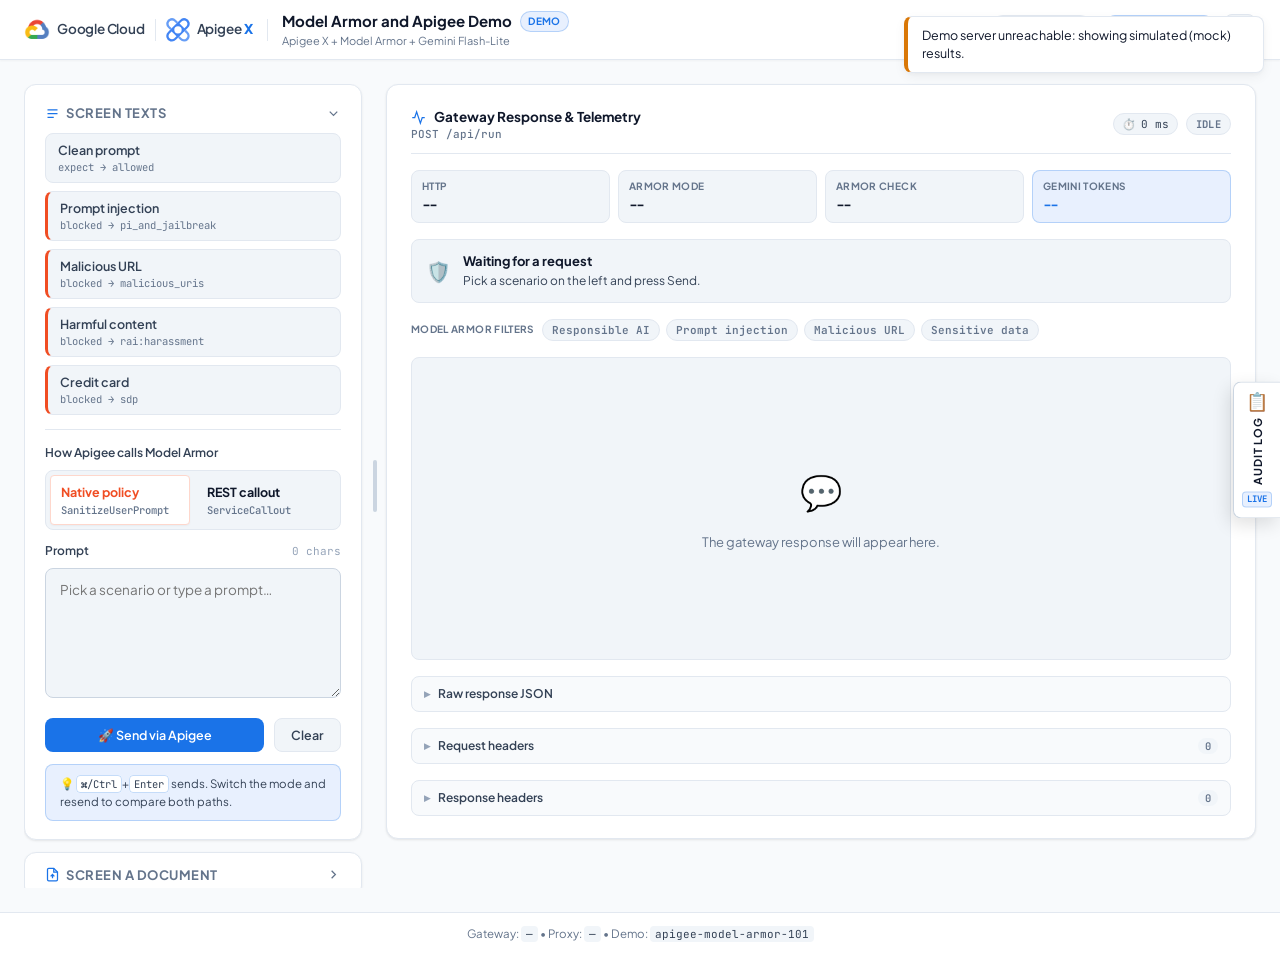
==== web-ui/static/index.html @ 7e7a1a2b "feat: initial Model Armor and Apigee X demo (proxies, web UI, PDF screening)" ====
<!DOCTYPE html>
<html lang="en" data-theme="light">
<head>
  <meta charset="UTF-8">
  <meta name="viewport" content="width=device-width, initial-scale=1.0">
  <title>Apigee X — Model Armor and Apigee Demo</title>
  <!-- House favicon: multicolour Apigee mark (same URL as token.YOUR_DOMAIN / SMR). Don't swap for emoji. -->
  <link rel="icon" type="image/svg+xml" href="https://www.gstatic.com/bricks/image/b45728f17bf88494b25d78a9fb27ae538e6eb4a06a972f6502b7410ff714532d.svg">

  <!-- Fonts: Plus Jakarta Sans & JetBrains Mono (house style; do not swap) -->
  <link rel="preconnect" href="https://fonts.googleapis.com">
  <link rel="preconnect" href="https://fonts.gstatic.com" crossorigin>
  <link href="https://fonts.googleapis.com/css2?family=JetBrains+Mono:wght@400;500;600;700&family=Plus+Jakarta+Sans:wght@400;500;600;700;800&display=swap" rel="stylesheet">

  <link rel="stylesheet" href="style.css">

  <!-- app.js is loaded synchronously in <head> so the saved theme applies before first paint;
       it defers all DOM wiring to DOMContentLoaded. -->
  <script src="app.js"></script>
</head>
<body data-demo="apigee-model-armor-101">
  <div class="app-container">

    <!-- ===================== HEADER ===================== -->
    <header class="app-header">
      <div class="brand-section">
        <div class="cloud-logos-wrapper">
          <div class="logo-item" title="Google Cloud">
            <img src="assets/google-cloud.png" alt="Google Cloud" class="gcp-logo-img">
            <span class="gcp-name">Google Cloud</span>
          </div>
          <div class="brand-divider"></div>
          <div class="logo-item apigee-brand" title="Apigee API Management">
            <img src="assets/apigee-logo.svg" alt="" class="apigee-svg" width="24" height="24">
            <span class="apigee-name">Apigee <strong class="x-accent">X</strong></span>
          </div>
        </div>
        <div class="brand-divider"></div>
        <div class="brand-title-area">
          <div class="brand-title">
            <span id="brandTitle">Model Armor and Apigee Demo</span>
            <span class="brand-badge">Demo</span>
          </div>
          <span class="brand-subtitle" id="brandSubtitle">Apigee X + Model Armor + Gemini Flash-Lite</span>
        </div>
      </div>

      <div class="header-actions">
        <div class="status-badge" id="gatewayBadge" role="status" title="Gateway connection (from /api/config)">
          <span class="status-dot simulated" id="gatewayDot"></span>
          <span id="gatewayText">Connecting…</span>
        </div>
        <button type="button" class="admin-nav-btn" id="btnOpenAdmin" aria-controls="adminDrawer" title="Open audit log">
          <span aria-hidden="true">📋</span><span>Audit Log</span>
        </button>
        <button type="button" class="theme-toggle-btn" id="themeToggleBtn" aria-label="Toggle light / dark mode" title="Toggle light / dark mode">
          <svg id="themeIconSun" width="15" height="15" viewBox="0 0 24 24" fill="none" stroke="currentColor" stroke-width="2" aria-hidden="true">
            <circle cx="12" cy="12" r="5"></circle>
            <line x1="12" y1="1" x2="12" y2="3"></line><line x1="12" y1="21" x2="12" y2="23"></line>
            <line x1="4.22" y1="4.22" x2="5.64" y2="5.64"></line><line x1="18.36" y1="18.36" x2="19.78" y2="19.78"></line>
            <line x1="1" y1="12" x2="3" y2="12"></line><line x1="21" y1="12" x2="23" y2="12"></line>
            <line x1="4.22" y1="19.78" x2="5.64" y2="18.36"></line><line x1="18.36" y1="5.64" x2="19.78" y2="4.22"></line>
          </svg>
          <svg id="themeIconMoon" style="display:none" width="15" height="15" viewBox="0 0 24 24" fill="none" stroke="currentColor" stroke-width="2" aria-hidden="true">
            <path d="M21 12.79A9 9 0 1 1 11.21 3 7 7 0 0 0 21 12.79z"></path>
          </svg>
        </button>
      </div>
    </header>

    <!-- ===================== MAIN: two panes + splitter ===================== -->
    <main class="main-content">
      <div class="simulator-layout">

        <!-- LEFT: scenarios + input + architecture card -->
        <aside class="simulator-left-panel" id="leftPanel" aria-label="Scenarios and input">
          <!-- Collapsible: text scenarios + prompt (POST /api/run) -->
          <section class="section-card collapsible" id="scenarioCard">
            <h2 class="section-heading">
              <button type="button" class="section-toggle" id="textSectionToggle" aria-expanded="true" aria-controls="textSectionBody" data-collapse-key="text">
                <svg viewBox="0 0 24 24" fill="none" stroke="currentColor" stroke-width="2" aria-hidden="true"><path d="M4 6h16M4 12h16M4 18h10"/></svg>
                <span>Screen texts</span>
                <svg class="section-chevron" viewBox="0 0 24 24" fill="none" stroke="currentColor" stroke-width="2" aria-hidden="true"><path d="M6 9l6 6 6-6"/></svg>
              </button>
            </h2>
            <div class="section-body" id="textSectionBody">
              <div class="preset-list" id="scenarioList" role="group" aria-label="Scenario presets"></div>

              <div class="section-divider" id="inputCard">
                <div class="form-group">
                  <div class="label-row">
                    <span class="form-label" id="armorModeLabel">How Apigee calls Model Armor</span>
                  </div>
                  <div class="mode-toggle" id="armorModeGroup" role="radiogroup" aria-labelledby="armorModeLabel">
                    <button type="button" class="mode-btn active" role="radio" aria-checked="true" data-mode="native">
                      <span class="mode-title">Native policy</span><span class="mode-sub">SanitizeUserPrompt</span>
                    </button>
                    <button type="button" class="mode-btn" role="radio" aria-checked="false" data-mode="callout">
                      <span class="mode-title">REST callout</span><span class="mode-sub">ServiceCallout</span>
                    </button>
                  </div>
                </div>
                <div class="form-group" style="margin-top:12px">
                  <div class="label-row">
                    <label class="form-label" for="promptInput">Prompt</label>
                    <span class="char-count" id="charCount">0 chars</span>
                  </div>
                  <textarea class="prompt-textarea" id="promptInput" maxlength="8000" placeholder="Pick a scenario or type a prompt…"></textarea>
                  <div class="preset-sub" id="scenarioExpect"></div>
                </div>
                <div class="action-btn-group" style="margin-top:12px">
                  <button type="button" class="btn btn-primary" id="runBtn" style="flex:1">
                    <span class="spinner" id="runSpinner" hidden></span><span>🚀 Send via Apigee</span>
                  </button>
                  <button type="button" class="btn btn-secondary" id="clearBtn" title="Clear prompt and result">Clear</button>
                </div>
                <div class="tips-box" style="margin-top:12px">
                  <strong>💡</strong> <kbd>⌘/Ctrl</kbd>+<kbd>Enter</kbd> sends. Switch the mode and resend to compare both paths.
                </div>
              </div>
            </div>
          </section>

          <!-- Collapsible: document upload, screened by BOTH modes side by side (POST /api/upload) -->
          <section class="section-card collapsible" id="uploadCard">
            <h2 class="section-heading">
              <button type="button" class="section-toggle" id="docSectionToggle" aria-expanded="true" aria-controls="docSectionBody" data-collapse-key="doc">
                <svg viewBox="0 0 24 24" fill="none" stroke="currentColor" stroke-width="2" aria-hidden="true"><path d="M14 2H6a2 2 0 0 0-2 2v16a2 2 0 0 0 2 2h12a2 2 0 0 0 2-2V8z"/><path d="M14 2v6h6M12 18v-6M9 15l3-3 3 3"/></svg>
                <span>Screen a document</span>
                <svg class="section-chevron" viewBox="0 0 24 24" fill="none" stroke="currentColor" stroke-width="2" aria-hidden="true"><path d="M6 9l6 6 6-6"/></svg>
              </button>
            </h2>
            <div class="section-body" id="docSectionBody">
              <!-- Sample CVs: View opens the PDF viewer, Use loads the file into the picker (filled by app.js) -->
              <div class="sample-list" id="sampleList" role="group" aria-label="Sample CVs"></div>
              <input type="file" id="fileInput" accept=".pdf,.txt,.md,.csv,.json" hidden>
              <div class="drop-zone" id="dropZone">
                <button type="button" class="btn btn-secondary" id="chooseFileBtn">📄 Choose file</button>
                <span class="file-meta" id="fileMeta">or drop a PDF, TXT, MD, CSV or JSON here (max 1 MB)</span>
              </div>
              <div class="action-btn-group" style="margin-top:10px">
                <button type="button" class="btn btn-apigee" id="uploadBtn" style="flex:1" disabled>
                  <span class="spinner" id="uploadSpinner" hidden></span><span>🛡️ Screen with both modes</span>
                </button>
              </div>
            </div>
          </section>

          <section class="demo-arch-card" id="archCard">
            <div class="demo-arch-header">
              <div class="demo-arch-icon" aria-hidden="true">
                <svg viewBox="0 0 24 24" fill="none" stroke="currentColor" stroke-width="2"><rect x="3" y="3" width="7" height="7" rx="1"/><rect x="14" y="3" width="7" height="7" rx="1"/><rect x="8.5" y="14" width="7" height="7" rx="1"/><path d="M6.5 10v2h11v-2M12 12v2"/></svg>
              </div>
              <div class="demo-arch-title-group">
                <span class="demo-arch-title">Demo Architecture</span>
                <span class="demo-arch-badge">Apigee X</span>
              </div>
            </div>
            <p class="demo-arch-desc">Apigee screens every prompt with Model Armor, either natively or through a REST callout. Only clean prompts reach Gemini 2.5 Flash-Lite. Every decision is logged.</p>
            <button type="button" class="btn btn-primary view-arch-btn" id="viewArchBtn" aria-controls="archModal">🔍 View Architecture Diagram</button>
          </section>
        </aside>

        <div class="panel-splitter" id="panelSplitter" role="separator" aria-orientation="vertical"
             aria-controls="leftPanel" aria-label="Resize panels (←/→, Home resets)" tabindex="0">
          <div class="splitter-handle"></div>
        </div>

        <!-- RIGHT: results. One view at a time, following the open left section (app.js setView):
             "Screen texts" -> #resultCard, "Screen a document" -> #uploadResultCard -->
        <section class="simulator-right-panel" id="rightPanel" aria-label="Results">
          <!-- Document screening result: native vs callout, side by side (filled by app.js) -->
          <div class="card compare-card" id="uploadResultCard" hidden>
            <div class="card-header">
              <div>
                <div class="card-title">
                  <svg viewBox="0 0 24 24" fill="none" stroke="currentColor" stroke-width="2" aria-hidden="true"><path d="M14 2H6a2 2 0 0 0-2 2v16a2 2 0 0 0 2 2h12a2 2 0 0 0 2-2V8z"/><path d="M14 2v6h6"/></svg>
                  Document screening: native vs callout
                </div>
                <div class="endpoint-path" id="uploadFileLine">POST /api/upload</div>
              </div>
            </div>
            <div class="compare-grid" id="compareGrid" aria-live="polite"></div>
            <details class="raw-details" id="extractDetails" hidden>
              <summary>Text the demo server extracted (what the native policy screened) <span class="raw-count" id="extractCount">0</span></summary>
              <pre class="raw-pre" id="extractText"></pre>
            </details>
          </div>
          <div class="card" id="resultCard">
            <div class="card-header">
              <div>
                <div class="card-title">
                  <svg viewBox="0 0 24 24" fill="none" stroke="currentColor" stroke-width="2" aria-hidden="true"><path d="M22 12h-4l-3 9L9 3l-3 9H2"/></svg>
                  Gateway Response &amp; Telemetry
                </div>
                <div class="endpoint-path" id="endpointPath">POST /api/run</div>
              </div>
              <div class="card-header-right">
                <span class="latency-pill" title="End-to-end latency">⏱️ <span id="latencyValue">0 ms</span></span>
                <span class="status-pill status-idle" id="statusPill" role="status">Idle</span>
              </div>
            </div>

            <div class="metrics-bar" id="metricsBar">
              <div class="metric-item"><span class="metric-label">HTTP</span><span class="metric-val" id="metricHttp">--</span></div>
              <div class="metric-item"><span class="metric-label">Armor mode</span><span class="metric-val" id="metricMode">--</span></div>
              <div class="metric-item"><span class="metric-label">Armor check</span><span class="metric-val" id="metricArmorMs">--</span></div>
              <div class="metric-item highlight"><span class="metric-label">Gemini tokens</span><span class="metric-val" id="metricTotal">--</span></div>
            </div>

            <div class="verdict-banner" id="verdictBanner" aria-live="polite">
              <span class="verdict-icon" id="verdictIcon" aria-hidden="true">🛡️</span>
              <div>
                <div class="verdict-title" id="verdictTitle">Waiting for a request</div>
                <div class="verdict-desc" id="verdictDesc">Pick a scenario on the left and press Send.</div>
              </div>
            </div>

            <div class="filter-row" id="filterRow" aria-label="Model Armor filters">
              <span class="filter-row-label">Model Armor filters</span>
              <span class="filter-chip" data-filter="rai">Responsible AI</span>
              <span class="filter-chip" data-filter="pi_and_jailbreak">Prompt injection</span>
              <span class="filter-chip" data-filter="malicious_uris">Malicious URL</span>
              <span class="filter-chip" data-filter="sdp">Sensitive data</span>
              <a class="template-link" id="armorTemplateLink" href="#" target="_blank" rel="noopener noreferrer" hidden
                 title="Open this Model Armor template in the Google Cloud console (new tab)">
                <span>Template</span> <code id="armorTemplateId"></code> <span aria-hidden="true">↗</span>
              </a>
            </div>

            <div class="response-body-wrapper" id="responseBody">
              <div class="empty-state"><div class="empty-icon">💬</div><p>The gateway response will appear here.</p></div>
            </div>

            <details class="raw-details" id="rawResponseDetails">
              <summary>Raw response JSON</summary>
              <pre class="raw-pre" id="rawResponse">{}</pre>
            </details>
            <details class="raw-details">
              <summary>Request headers <span class="raw-count" id="reqHeaderCount">0</span></summary>
              <pre class="raw-pre" id="rawReqHeaders">{}</pre>
            </details>
            <details class="raw-details">
              <summary>Response headers <span class="raw-count" id="resHeaderCount">0</span></summary>
              <pre class="raw-pre" id="rawResHeaders">{}</pre>
            </details>
          </div>
        </section>
      </div>
    </main>

    <footer class="app-footer">
      Gateway: <code id="footerHost">—</code> • Proxy: <code id="footerBasepath">—</code> • Demo: <code>apigee-model-armor-101</code>
    </footer>
  </div>

  <!-- ===================== RIGHT-EDGE TAB + AUDIT DRAWER ===================== -->
  <button type="button" class="floating-admin-trigger" id="adminTab" aria-controls="adminDrawer" aria-expanded="false" title="Open audit log">
    <span class="trigger-icon" aria-hidden="true">📋</span>
    <span class="trigger-text">Audit Log</span>
    <span class="trigger-badge">Live</span>
  </button>
  <div class="admin-drawer-backdrop" id="adminDrawerBackdrop"></div>
  <aside class="admin-drawer" id="adminDrawer" role="dialog" aria-modal="true" aria-labelledby="adminDrawerTitle">
    <div class="admin-drawer-header">
      <div class="admin-header-left">
        <span class="admin-header-icon" aria-hidden="true">📋</span>
        <div>
          <div class="admin-title-row">
            <h2 id="adminDrawerTitle">Audit Log</h2>
            <span class="admin-badge">apigee-model-armor-101</span>
          </div>
          <span class="admin-subtitle">Every request through the gateway, newest first</span>
        </div>
      </div>
      <div class="admin-header-right">
        <button type="button" class="btn btn-secondary" id="btnRefreshAdmin">🔄 Refresh</button>
        <button type="button" class="admin-drawer-close-btn" id="btnCloseAdmin" aria-label="Close audit log (Esc)" title="Close (Esc)">&times;</button>
      </div>
    </div>
    <div class="admin-drawer-content">
      <div class="kpi-grid">
        <div class="kpi-card"><div class="kpi-icon blue" aria-hidden="true">📡</div><div class="kpi-data"><span class="kpi-title">Requests</span><span class="kpi-value" id="kpiRequests">0</span><span class="kpi-subtext">in this log</span></div></div>
        <div class="kpi-card"><div class="kpi-icon green" aria-hidden="true">✅</div><div class="kpi-data"><span class="kpi-title">Allowed</span><span class="kpi-value" id="kpiAllowed">0</span><span class="kpi-subtext">verdict = allowed</span></div></div>
        <div class="kpi-card"><div class="kpi-icon red" aria-hidden="true">⛔</div><div class="kpi-data"><span class="kpi-title">Blocked / error</span><span class="kpi-value" id="kpiBlocked">0</span><span class="kpi-subtext" id="kpiBlockRate">0% rate</span></div></div>
        <div class="kpi-card"><div class="kpi-icon orange" aria-hidden="true">⚡</div><div class="kpi-data"><span class="kpi-title">Avg latency</span><span class="kpi-value" id="kpiLatency">0 ms</span><span class="kpi-subtext">all requests</span></div></div>
      </div>
      <div class="table-card">
        <div class="table-header">
          <div>
            <h3>Request ledger <span class="badge-counter" id="auditCount">0 entries</span></h3>
            <p class="table-desc">From <code>/api/admin/logs</code>. No prompts, keys or PII are stored in this view.</p>
          </div>
          <label class="sr-only" for="auditSearch">Filter audit entries</label>
          <input type="search" id="auditSearch" class="search-input" placeholder="Filter by scenario, verdict or status…">
        </div>
        <div class="table-responsive">
          <table class="data-table">
            <thead><tr><th>Time</th><th>Scenario</th><th>Mode</th><th>Matched filters</th><th>HTTP</th><th>Verdict</th><th>Latency</th></tr></thead>
            <tbody id="auditTableBody"><tr><td colspan="7" class="empty-cell">No requests yet. Run a scenario to populate the ledger.</td></tr></tbody>
          </table>
        </div>
      </div>
    </div>
  </aside>

  <!-- ===================== ARCHITECTURE MODAL ===================== -->
  <div class="modal-overlay" id="archModal" role="dialog" aria-modal="true" aria-labelledby="archModalTitle">
    <div class="modal-card">
      <div class="modal-header">
        <div class="modal-title-group">
          <h2 class="modal-heading" id="archModalTitle">Model Armor and Apigee Demo — Architecture</h2>
          <span class="modal-badge">Apigee X</span>
        </div>
        <button type="button" class="close-btn" id="archModalCloseBtn" aria-label="Close dialog (Esc)">&times;</button>
      </div>
      <div class="modal-body">
        <div class="modal-diagram-container">
          <!-- Source of truth: docs/architecture.png, served as assets/architecture.png. Falls back to the placeholder. -->
          <img src="assets/architecture.png" data-fallback="assets/architecture-placeholder.svg" alt="Model Armor and Apigee Demo architecture diagram" class="modal-diagram-img" id="archImg">
        </div>
        <div class="modal-steps-grid">
          <div class="modal-step-card"><span class="step-tag">STEP 1</span><h3 class="step-title">Verify the caller</h3><p class="step-desc">Apigee checks the app's API key. The browser never sees it; this app's server adds it.</p></div>
          <div class="modal-step-card"><span class="step-tag">STEP 2</span><h3 class="step-title">Screen the prompt</h3><p class="step-desc">Model Armor checks the prompt for injection, harmful content, bad URLs and sensitive data. <strong>Native</strong> uses the built-in policy; <strong>Callout</strong> calls the REST API.</p></div>
          <div class="modal-step-card"><span class="step-tag">STEP 3</span><h3 class="step-title">Forward to Gemini</h3><p class="step-desc">Only clean prompts reach Gemini 2.5 Flash-Lite. A match returns <code>400</code>; if Model Armor can't answer, Apigee returns <code>503</code> and nothing is forwarded.</p></div>
          <div class="modal-step-card"><span class="step-tag">AUDIT</span><h3 class="step-title">Log the decision</h3><p class="step-desc">Mode, verdict and matched filter names go to Cloud Logging. Prompt text is never logged.</p></div>
        </div>
      </div>
    </div>
  </div>


  <!-- ===================== PDF VIEWER MODAL (sample CVs) ===================== -->
  <div class="modal-overlay" id="pdfModal" role="dialog" aria-modal="true" aria-labelledby="pdfModalTitle">
    <div class="modal-card pdf-modal-card">
      <div class="modal-header">
        <div class="modal-title-group">
          <h2 class="modal-heading" id="pdfModalTitle">Sample CV</h2>
          <span class="modal-badge" id="pdfModalBadge">PDF</span>
        </div>
        <div class="pdf-modal-actions">
          <button type="button" class="btn btn-apigee" id="pdfUseBtn">Use this file</button>
          <a class="btn btn-secondary" id="pdfOpenLink" href="#" target="_blank" rel="noopener noreferrer">Open in new tab ↗</a>
          <button type="button" class="close-btn" id="pdfModalCloseBtn" aria-label="Close PDF viewer (Esc)">&times;</button>
        </div>
      </div>
      <div class="pdf-modal-body">
        <p class="pdf-note" id="pdfModalNote"></p>
        <iframe class="pdf-frame" id="pdfFrame" title="PDF viewer" src="about:blank"></iframe>
      </div>
    </div>
  </div>

  <div class="toast-container" id="toastContainer" aria-live="polite"></div>

</body>
</html>
---- web-ui/static/style.css ----
/* ==========================================================================
   Model Armor 101 - Apigee demo house style (Google Cloud & Apigee X minimalist)
   Lineage: Coffee Shop -> Token Quota -> Model Armor / SDP / Model Routing.
   Sections: 1 tokens · 2 base · 3 header · 4 layout+splitter · 5 cards/forms
             6 results · 7 arch card+modal · 8 admin tab+drawer · 9 toasts · 10 responsive
   Rule: components use tokens only (no raw hex) so light + dark work for free.
   ========================================================================== */

/* ---------- 1. Tokens ---------- */
:root {
  /* Typography */
  --font-sans: 'Plus Jakarta Sans', -apple-system, BlinkMacSystemFont, 'Segoe UI', Roboto, Helvetica, Arial, sans-serif;
  --font-mono: 'JetBrains Mono', 'Fira Code', Menlo, Monaco, Consolas, monospace;

  /* Surfaces */
  --bg-primary: #f8fafc; --bg-secondary: #ffffff; --bg-tertiary: #f1f5f9;
  --bg-card: #ffffff; --bg-card-hover: #f8fafc; --bg-subtle: #f8fafc;

  /* Borders */
  --border-subtle: #e2e8f0; --border-accent: #cbd5e1; --border-focus: #1a73e8;

  /* Google Cloud & Apigee brand */
  --google-blue: #1a73e8; --google-blue-hover: #1557b0; --google-blue-subtle: #e8f0fe;
  --google-blue-border: rgba(26, 115, 232, 0.25); --google-blue-glow: rgba(26, 115, 232, 0.4);
  --google-red: #ea4335; --google-yellow: #fbbc04; --google-green: #34a853;
  --apigee-orange: #f04d23; --apigee-orange-hover: #d83b14; --apigee-subtle: #fef3f0; --apigee-border: #fed7cc;

  /* State */
  --success: #059669; --success-bg: #ecfdf5; --success-border: #a7f3d0;
  --warning: #d97706; --warning-bg: #fffbeb; --warning-border: #fde68a;
  --danger: #dc2626;  --danger-hover: #b91c1c; --danger-bg: #fef2f2; --danger-border: #fecaca;

  /* Text */
  --text-main: #0f172a; --text-secondary: #334155; --text-muted: #64748b; --text-dim: #94a3b8; --text-inverse: #ffffff;

  /* Radius */
  --radius-xs: 4px; --radius-sm: 8px; --radius-md: 12px; --radius-lg: 16px; --radius-full: 9999px;

  /* Elevation */
  --shadow-xs: 0 1px 2px rgba(0, 0, 0, 0.04);
  --shadow-sm: 0 1px 3px rgba(0, 0, 0, 0.06), 0 1px 2px rgba(0, 0, 0, 0.04);
  --shadow-md: 0 4px 12px rgba(0, 0, 0, 0.05), 0 2px 4px rgba(0, 0, 0, 0.03);
  --shadow-lg: 0 12px 28px rgba(0, 0, 0, 0.08), 0 4px 8px rgba(0, 0, 0, 0.04);

  /* Motion (BUGFIX: older demos referenced --transition-fast without defining it) */
  --transition-fast: 0.15s ease;
  --transition-base: 0.25s ease;
  --ease-out-expo: cubic-bezier(0.16, 1, 0.3, 1);

  /* Overlay */
  --overlay: rgba(15, 23, 42, 0.55);

  /* Demo-specific extensions go here using the --x / --x-bg / --x-border pattern. */
}

[data-theme="dark"] {
  --bg-primary: #0b0f19; --bg-secondary: #111827; --bg-tertiary: #1f2937;
  --bg-card: #111827; --bg-card-hover: #1e293b; --bg-subtle: #1f2937;
  --border-subtle: #1f2937; --border-accent: #374151; --border-focus: #3b82f6;
  --google-blue-subtle: rgba(59, 130, 246, 0.15); --google-blue-border: rgba(59, 130, 246, 0.35);
  --apigee-subtle: rgba(240, 77, 35, 0.12); --apigee-border: rgba(240, 77, 35, 0.35);
  --success-bg: rgba(5, 150, 105, 0.15);  --success-border: rgba(5, 150, 105, 0.35);
  --warning-bg: rgba(217, 119, 6, 0.15);  --warning-border: rgba(217, 119, 6, 0.35);
  --danger-bg: rgba(220, 38, 38, 0.15);   --danger-border: rgba(220, 38, 38, 0.35);
  --text-main: #f8fafc; --text-secondary: #e2e8f0; --text-muted: #94a3b8; --text-dim: #64748b; --text-inverse: #0f172a;
  --shadow-xs: 0 1px 2px rgba(0, 0, 0, 0.2); --shadow-sm: 0 1px 3px rgba(0, 0, 0, 0.3);
  --shadow-md: 0 4px 12px rgba(0, 0, 0, 0.4); --shadow-lg: 0 12px 28px rgba(0, 0, 0, 0.5);
  --overlay: rgba(2, 6, 23, 0.7);
  color-scheme: dark;
}

/* ---------- 2. Base ---------- */
* { box-sizing: border-box; margin: 0; padding: 0; }
html, body {
  min-height: 100vh; font-family: var(--font-sans); background: var(--bg-primary);
  color: var(--text-main); line-height: 1.5; -webkit-font-smoothing: antialiased;
}
[hidden] { display: none !important; }
code, pre, kbd, .mono { font-family: var(--font-mono); }
:focus-visible { outline: 2px solid var(--border-focus); outline-offset: 2px; }
.app-container { display: flex; flex-direction: column; min-height: 100vh; }
.sr-only { position: absolute; width: 1px; height: 1px; overflow: hidden; clip: rect(0 0 0 0); white-space: nowrap; }

/* ---------- 3. Header ---------- */
.app-header {
  display: flex; align-items: center; justify-content: space-between; gap: 16px; flex-wrap: wrap;
  padding: 10px 24px; background: var(--bg-secondary); border-bottom: 1px solid var(--border-subtle);
  box-shadow: var(--shadow-xs); position: sticky; top: 0; z-index: 100; backdrop-filter: blur(8px);
}
.brand-section { display: flex; align-items: center; gap: 14px; }
.cloud-logos-wrapper { display: flex; align-items: center; gap: 10px; }
.logo-item { display: flex; align-items: center; gap: 7px; text-decoration: none; }
.gcp-logo-img { height: 26px; width: auto; object-fit: contain; flex-shrink: 0; }
.apigee-svg { width: 24px; height: 24px; flex-shrink: 0; display: block; }
.gcp-name, .apigee-name { font-size: 13.5px; font-weight: 600; color: var(--text-secondary); letter-spacing: -0.2px; }
.apigee-name { display: flex; align-items: center; gap: 3px; }
.x-accent { color: var(--google-blue); font-weight: 800; }
.brand-divider { width: 1px; height: 22px; background: var(--border-subtle); }
.brand-title-area { display: flex; flex-direction: column; }
.brand-title { font-size: 15px; font-weight: 700; color: var(--text-main); display: flex; align-items: center; gap: 8px; }
.brand-badge {
  font-size: 10px; font-weight: 700; text-transform: uppercase; letter-spacing: 0.4px; padding: 2px 7px;
  border-radius: var(--radius-full); background: var(--google-blue-subtle); border: 1px solid var(--google-blue-border); color: var(--google-blue);
}
.brand-subtitle { font-size: 11px; color: var(--text-muted); }
.header-actions { display: flex; align-items: center; gap: 12px; flex-wrap: wrap; }

.header-tour-btn, .admin-nav-btn {
  display: inline-flex; align-items: center; gap: 6px; font: 600 12.5px var(--font-sans); cursor: pointer;
  color: var(--google-blue); background: var(--google-blue-subtle); border: 1px solid var(--google-blue-border);
  border-radius: var(--radius-sm); padding: 6px 12px; transition: all var(--transition-fast);
}
.header-tour-btn:hover { border-color: var(--google-blue); }
.admin-nav-btn:hover { background: var(--google-blue); color: #fff; border-color: var(--google-blue); box-shadow: var(--shadow-sm); }
.present-btn {
  display: inline-flex; align-items: center; gap: 6px; padding: 6px 12px; border-radius: var(--radius-full);
  border: 1px solid var(--apigee-border); background: var(--apigee-subtle); color: var(--apigee-orange);
  font: 600 12px var(--font-sans); cursor: pointer; transition: background var(--transition-fast), transform var(--transition-fast);
}
.present-btn:hover, .present-btn[aria-pressed="true"] { background: var(--apigee-orange); color: #fff; transform: translateY(-1px); }

.status-badge {
  display: flex; align-items: center; gap: 6px; font-size: 12px; padding: 5px 12px; border-radius: var(--radius-full);
  background: var(--bg-tertiary); border: 1px solid var(--border-subtle); color: var(--text-secondary);
}
.status-dot { width: 7px; height: 7px; border-radius: 50%; background: var(--success); }
.status-dot.simulated, .status-dot.warn { background: var(--warning); }
.status-dot.down { background: var(--danger); }

.theme-toggle-btn {
  width: 32px; height: 32px; display: flex; align-items: center; justify-content: center; cursor: pointer;
  background: var(--bg-tertiary); border: 1px solid var(--border-subtle); color: var(--text-secondary);
  border-radius: var(--radius-sm); transition: all var(--transition-fast);
}
.theme-toggle-btn:hover { color: var(--text-main); border-color: var(--border-accent); }

/* ---------- 4. Layout + splitter ---------- */
.main-content { flex: 1; max-width: 1560px; width: 100%; margin: 0 auto; padding: 24px; display: flex; flex-direction: column; gap: 20px; }
.simulator-layout { display: flex; align-items: stretch; width: 100%; position: relative; }
.simulator-left-panel {
  width: 340px; min-width: 260px; max-width: 650px; flex-shrink: 0; display: flex; flex-direction: column; gap: 12px;
  position: sticky; top: 72px; align-self: flex-start; max-height: calc(100vh - 96px); overflow-y: auto; padding-right: 2px;
}
.simulator-left-panel::-webkit-scrollbar { width: 5px; }
.simulator-left-panel::-webkit-scrollbar-thumb { background: var(--border-accent); border-radius: var(--radius-full); }

.panel-splitter {
  width: 14px; margin: 0 4px; display: flex; align-items: center; justify-content: center; cursor: col-resize;
  user-select: none; flex-shrink: 0; border-radius: var(--radius-xs); position: relative; z-index: 10; outline: none;
  transition: background var(--transition-fast);
}
.panel-splitter:hover, .panel-splitter.active, body.is-resizing .panel-splitter { background: var(--google-blue-subtle); }
.panel-splitter:focus-visible { box-shadow: 0 0 0 2px var(--google-blue); }
.splitter-handle { width: 4px; height: 52px; border-radius: var(--radius-full); background: var(--border-accent); transition: all 0.2s ease; }
.panel-splitter:hover .splitter-handle, .panel-splitter.active .splitter-handle, body.is-resizing .splitter-handle {
  background: var(--google-blue); height: 72px; box-shadow: 0 0 8px var(--google-blue-glow);
}
body.is-resizing, body.is-resizing * { cursor: col-resize !important; user-select: none !important; }
.simulator-right-panel { flex: 1; min-width: 0; display: flex; flex-direction: column; gap: 20px; }

/* ---------- 5. Cards & forms ---------- */
.section-card { background: var(--bg-secondary); border: 1px solid var(--border-subtle); border-radius: var(--radius-md); padding: 18px 20px; box-shadow: var(--shadow-sm); }
.section-title {
  font-size: 13px; font-weight: 700; text-transform: uppercase; letter-spacing: 0.5px; color: var(--text-muted);
  display: flex; align-items: center; gap: 6px; margin-bottom: 10px;
}
.section-title svg { width: 15px; height: 15px; color: var(--google-blue); }
.card {
  background: var(--bg-card); border: 1px solid var(--border-subtle); border-radius: var(--radius-md);
  padding: 22px 24px; display: flex; flex-direction: column; gap: 16px; box-shadow: var(--shadow-sm); min-height: 520px;
}
.card-header { display: flex; align-items: center; justify-content: space-between; gap: 12px; padding-bottom: 12px; border-bottom: 1px solid var(--border-subtle); flex-wrap: wrap; }
.card-title { display: flex; align-items: center; gap: 8px; font-size: 13.5px; font-weight: 700; color: var(--text-main); }
.card-title svg { width: 15px; height: 15px; color: var(--google-blue); }
.card-header-right { display: flex; align-items: center; gap: 8px; }
.endpoint-path { font: 500 11px var(--font-mono); color: var(--text-muted); overflow-wrap: anywhere; }

.form-group { display: flex; flex-direction: column; gap: 8px; }
.form-label { font-size: 12px; font-weight: 600; color: var(--text-secondary); }
.label-row { display: flex; align-items: center; justify-content: space-between; }
.char-count { font: 11px var(--font-mono); color: var(--text-dim); }

.preset-list { display: flex; flex-direction: column; gap: 8px; }
.preset-btn {
  display: flex; flex-direction: column; align-items: flex-start; gap: 2px; width: 100%; padding: 8px 12px; text-align: left;
  border-radius: var(--radius-sm); background: var(--bg-tertiary); border: 1px solid var(--border-subtle);
  color: var(--text-secondary); cursor: pointer; font-family: var(--font-sans); transition: all var(--transition-fast);
}
.preset-btn:hover { border-color: var(--border-accent); color: var(--text-main); }
.preset-btn.active, .preset-btn[aria-pressed="true"] { background: var(--google-blue-subtle); border-color: var(--google-blue); color: var(--google-blue); box-shadow: var(--shadow-xs); }
.preset-btn.expect-blocked { border-left: 3px solid var(--apigee-orange); }
.preset-btn.expect-blocked.active { background: var(--apigee-subtle); border-color: var(--apigee-orange); color: var(--apigee-orange); }
.preset-title { font-size: 12.5px; font-weight: 600; }
.preset-sub { font: 10.5px var(--font-mono); color: var(--text-muted); }

.prompt-textarea {
  width: 100%; min-height: 130px; resize: vertical; outline: none; padding: 12px 14px; line-height: 1.6;
  background: var(--bg-tertiary); border: 1px solid var(--border-accent); border-radius: var(--radius-sm);
  font: 13.5px var(--font-sans); color: var(--text-main); transition: all var(--transition-fast);
}
.prompt-textarea:focus { border-color: var(--google-blue); box-shadow: 0 0 0 3px var(--google-blue-subtle); background: var(--bg-secondary); }

.action-btn-group { display: flex; gap: 10px; flex-wrap: wrap; }
.btn {
  display: inline-flex; align-items: center; justify-content: center; gap: 7px; padding: 8px 16px; cursor: pointer;
  border-radius: var(--radius-sm); font: 600 12.5px var(--font-sans); border: 1px solid transparent; transition: all var(--transition-fast);
}
.btn-primary { background: var(--google-blue); color: #fff; }
.btn-primary:hover { background: var(--google-blue-hover); }
.btn-apigee { background: var(--apigee-orange); color: #fff; }
.btn-apigee:hover { background: var(--apigee-orange-hover); }
.btn-danger { background: var(--danger); color: #fff; }
.btn-danger:hover { background: var(--danger-hover); }
.btn-secondary { background: var(--bg-tertiary); border-color: var(--border-subtle); color: var(--text-secondary); }
.btn-secondary:hover { border-color: var(--border-accent); color: var(--text-main); }
.btn-outline-danger { background: transparent; border-color: var(--danger-border); color: var(--danger); }
.btn-outline-danger:hover { background: var(--danger-bg); }
.btn:disabled { opacity: 0.5; cursor: not-allowed; }
.btn-block { width: 100%; }
.spinner { width: 12px; height: 12px; border: 2px solid currentColor; border-right-color: transparent; border-radius: 50%; animation: spin 0.7s linear infinite; }
@keyframes spin { to { transform: rotate(360deg); } }

.tips-box {
  background: var(--google-blue-subtle); border: 1px solid var(--google-blue-border); border-radius: var(--radius-sm);
  padding: 10px 14px; font-size: 11.5px; color: var(--text-secondary); line-height: 1.5;
}
.tips-box strong { color: var(--google-blue); }
.tips-box code, kbd { background: var(--bg-secondary); padding: 1px 4px; border-radius: var(--radius-xs); font-size: 10.5px; border: 1px solid var(--google-blue-border); }

/* ---------- 6. Results ---------- */
.status-pill {
  display: inline-flex; align-items: center; padding: 3px 9px; border-radius: var(--radius-full);
  font: 700 10.5px var(--font-mono); letter-spacing: 0.3px; text-transform: uppercase; border: 1px solid;
}
.status-idle    { background: var(--bg-tertiary); color: var(--text-muted); border-color: var(--border-subtle); }
.status-running { background: var(--warning-bg);  color: var(--warning);    border-color: var(--warning-border); }
.status-success { background: var(--success-bg);  color: var(--success);    border-color: var(--success-border); }
.status-blocked { background: var(--danger-bg);   color: var(--danger);     border-color: var(--danger-border); }

.latency-pill {
  display: inline-flex; align-items: center; gap: 5px; padding: 3px 8px; border-radius: var(--radius-full);
  background: var(--bg-tertiary); border: 1px solid var(--border-subtle); font: 11px var(--font-mono); color: var(--text-secondary);
}

/* BUGFIX: SDP used repeat(3,1fr) with 4 items -> wrap. auto-fit always matches the item count. */
.metrics-bar { display: grid; grid-template-columns: repeat(auto-fit, minmax(110px, 1fr)); gap: 8px; }
.metric-item { background: var(--bg-tertiary); border: 1px solid var(--border-subtle); border-radius: var(--radius-sm); padding: 8px 10px; display: flex; flex-direction: column; gap: 2px; min-width: 0; }
.metric-item.highlight { background: var(--google-blue-subtle); border-color: var(--google-blue-border); }
.metric-label { font-size: 10px; font-weight: 700; text-transform: uppercase; letter-spacing: 0.35px; color: var(--text-muted); }
.metric-val { font: 700 14px var(--font-mono); color: var(--text-main); white-space: nowrap; overflow: hidden; text-overflow: ellipsis; }
.metric-item.highlight .metric-val { color: var(--google-blue); }
.metric-val.ok { color: var(--success); }
.metric-val.bad { color: var(--danger); }

.verdict-banner { display: flex; align-items: center; gap: 12px; padding: 12px 14px; border-radius: var(--radius-sm); border: 1px solid var(--border-subtle); background: var(--bg-tertiary); }
.verdict-banner .verdict-icon { font-size: 20px; line-height: 1; }
.verdict-banner .verdict-title { font-size: 13px; font-weight: 700; }
.verdict-banner .verdict-desc { font-size: 12px; color: var(--text-secondary); }
.verdict-banner.v-allowed { background: var(--success-bg); border-color: var(--success-border); }
.verdict-banner.v-allowed .verdict-title { color: var(--success); }
.verdict-banner.v-blocked, .verdict-banner.v-error { background: var(--danger-bg); border-color: var(--danger-border); animation: shake 0.3s ease; }
.verdict-banner.v-blocked .verdict-title, .verdict-banner.v-error .verdict-title { color: var(--danger); }
.verdict-banner.v-running { background: var(--warning-bg); border-color: var(--warning-border); }
@keyframes shake { 0%, 100% { transform: translateX(0); } 25% { transform: translateX(-4px); } 75% { transform: translateX(4px); } }

.response-body-wrapper {
  background: var(--bg-tertiary); border: 1px solid var(--border-subtle); border-radius: var(--radius-sm);
  padding: 16px 18px; min-height: 220px; max-height: 480px; overflow-y: auto; font-size: 13.5px; line-height: 1.65;
  white-space: pre-wrap; overflow-wrap: anywhere; flex: 1;
}
.empty-state { display: flex; flex-direction: column; align-items: center; justify-content: center; text-align: center; min-height: 180px; gap: 12px; color: var(--text-muted); font-size: 13px; white-space: normal; }
.empty-icon { font-size: 34px; }

.raw-details { border: 1px solid var(--border-subtle); border-radius: var(--radius-sm); background: var(--bg-subtle); }
.raw-details > summary {
  display: flex; align-items: center; gap: 8px; padding: 8px 12px; cursor: pointer; list-style: none;
  font-size: 12px; font-weight: 600; color: var(--text-secondary);
}
.raw-details > summary::-webkit-details-marker { display: none; }
.raw-details > summary::before { content: "▸"; color: var(--text-dim); transition: transform var(--transition-fast); }
.raw-details[open] > summary::before { transform: rotate(90deg); }
.raw-details .raw-count { margin-left: auto; font: 600 10.5px var(--font-mono); color: var(--text-muted); background: var(--bg-tertiary); padding: 1px 7px; border-radius: var(--radius-full); }
.raw-pre { margin: 0 12px 12px; padding: 10px; max-height: 320px; overflow: auto; font: 11.5px/1.55 var(--font-mono); color: var(--text-main); background: var(--bg-card); border: 1px solid var(--border-subtle); border-radius: var(--radius-xs); white-space: pre-wrap; overflow-wrap: anywhere; }

/* ---------- 7. Architecture card + modal ---------- */
.demo-arch-card {
  padding: 16px 18px; background: var(--bg-secondary); border: 1px solid var(--border-subtle); border-radius: var(--radius-lg);
  display: flex; flex-direction: column; gap: 12px; box-shadow: var(--shadow-sm); flex-shrink: 0;
  transition: border-color var(--transition-fast), box-shadow var(--transition-fast);
}
.demo-arch-card:hover { border-color: var(--border-accent); box-shadow: var(--shadow-md); }
.demo-arch-header { display: flex; align-items: center; gap: 12px; }
.demo-arch-icon { width: 36px; height: 36px; border-radius: 9px; background: var(--google-blue); color: #fff; display: flex; align-items: center; justify-content: center; flex-shrink: 0; box-shadow: 0 2px 6px var(--google-blue-border); }
.demo-arch-icon svg { width: 19px; height: 19px; }
.demo-arch-title-group { display: flex; align-items: center; gap: 8px; flex: 1; flex-wrap: wrap; }
.demo-arch-title { font-size: 15px; font-weight: 700; color: var(--text-main); letter-spacing: -0.2px; }
.demo-arch-badge, .modal-badge { font-size: 11px; font-weight: 600; padding: 2px 8px; border-radius: var(--radius-full); background: var(--google-blue-subtle); color: var(--google-blue); border: 1px solid var(--google-blue-border); }
.demo-arch-desc { font-size: 12px; color: var(--text-secondary); line-height: 1.48; }
.view-arch-btn { width: 100%; padding: 10px 16px; font-size: 13px; box-shadow: 0 1px 3px var(--google-blue-border); }
.view-arch-btn:hover { box-shadow: 0 3px 8px var(--google-blue-glow); transform: translateY(-1px); }

.modal-overlay {
  position: fixed; inset: 0; z-index: 1000; display: none; align-items: center; justify-content: center; padding: 24px;
  background: var(--overlay); backdrop-filter: blur(6px); -webkit-backdrop-filter: blur(6px);
}
.modal-overlay.active { display: flex; }
.modal-card {
  background: var(--bg-secondary); border: 1px solid var(--border-accent); border-radius: var(--radius-lg);
  width: 96vw; max-width: 1400px; max-height: 95vh; display: flex; flex-direction: column; overflow: hidden;
  box-shadow: var(--shadow-lg); animation: modalPop 0.25s var(--ease-out-expo);
}
@keyframes modalPop { from { opacity: 0; transform: scale(0.96) translateY(8px); } to { opacity: 1; transform: none; } }
.modal-header { display: flex; align-items: center; justify-content: space-between; gap: 16px; padding: 16px 24px; border-bottom: 1px solid var(--border-subtle); flex-shrink: 0; }
.modal-title-group { display: flex; align-items: center; gap: 12px; flex-wrap: wrap; }
.modal-heading { font-size: 16px; font-weight: 700; color: var(--text-main); letter-spacing: -0.2px; }
.close-btn {
  background: transparent; border: none; font-size: 26px; line-height: 1; color: var(--text-muted); cursor: pointer;
  width: 34px; height: 34px; border-radius: 50%; display: flex; align-items: center; justify-content: center; flex-shrink: 0;
  transition: all var(--transition-fast);
}
.close-btn:hover { background: var(--bg-tertiary); color: var(--text-main); }
.modal-body { padding: 20px 24px 24px; overflow-y: auto; display: flex; flex-direction: column; gap: 18px; flex: 1; }
.modal-diagram-container { background: var(--bg-tertiary); border: 1px solid var(--border-subtle); border-radius: var(--radius-md); padding: 12px; display: flex; align-items: center; justify-content: center; overflow-x: auto; }
.modal-diagram-img { width: 100%; height: auto; display: block; border-radius: 6px; }
.modal-steps-grid { display: grid; grid-template-columns: repeat(auto-fit, minmax(200px, 1fr)); gap: 12px; }
.modal-step-card {
  background: var(--bg-tertiary); border: 1px solid var(--border-subtle); border-radius: var(--radius-sm); padding: 12px 14px;
  display: flex; flex-direction: column; gap: 6px;
  transition: border-color var(--transition-fast), transform var(--transition-fast), box-shadow var(--transition-fast);
}
.modal-step-card:hover { border-color: var(--google-blue); transform: translateY(-2px); box-shadow: var(--shadow-md); }
.step-tag { font-size: 10px; font-weight: 800; letter-spacing: 0.6px; color: var(--google-blue); background: var(--google-blue-subtle); border: 1px solid var(--google-blue-border); border-radius: var(--radius-xs); padding: 2px 6px; align-self: flex-start; }
.step-title { font-size: 12.5px; font-weight: 700; color: var(--text-main); }
.step-desc { font-size: 11px; color: var(--text-secondary); line-height: 1.45; }
.step-desc code { background: var(--bg-primary); padding: 1px 4px; border-radius: var(--radius-xs); font-size: 10.5px; }

/* ---------- 8. Admin tab (right edge) + drawer ---------- */
.floating-admin-trigger {
  position: fixed; top: 50%; right: 0; transform: translateY(-50%); z-index: 990;
  display: flex; flex-direction: column; align-items: center; gap: 7px; padding: 10px 8px; cursor: pointer; font-family: var(--font-sans);
  background: var(--bg-secondary); border: 1px solid var(--border-accent); border-right: none;
  border-radius: var(--radius-sm) 0 0 var(--radius-sm); box-shadow: -4px 6px 18px rgba(0, 0, 0, 0.12);
  transition: all 0.2s var(--ease-out-expo); color: var(--text-main);
}
.floating-admin-trigger:hover, .floating-admin-trigger:focus-visible { background: var(--bg-card-hover); padding-left: 12px; border-color: var(--google-blue); box-shadow: -6px 8px 24px var(--google-blue-border); }
.trigger-icon { font-size: 18px; line-height: 1; }
.trigger-text { writing-mode: vertical-rl; transform: rotate(180deg); font-size: 11px; font-weight: 700; letter-spacing: 0.8px; text-transform: uppercase; }
.trigger-badge { font: 700 9px var(--font-mono); background: var(--google-blue-subtle); color: var(--google-blue); border: 1px solid var(--google-blue-border); padding: 1px 4px; border-radius: var(--radius-xs); text-transform: uppercase; }

.admin-drawer-backdrop { position: fixed; inset: 0; background: var(--overlay); backdrop-filter: blur(3px); z-index: 9990; opacity: 0; pointer-events: none; transition: opacity 0.25s var(--ease-out-expo); }
.admin-drawer-backdrop.active { opacity: 1; pointer-events: auto; }
.admin-drawer {
  position: fixed; top: 0; right: 0; bottom: 0; width: 980px; max-width: calc(100vw - 30px); z-index: 9995;
  background: var(--bg-primary); border-left: 1px solid var(--border-accent); box-shadow: -16px 0 48px rgba(0, 0, 0, 0.3);
  display: flex; flex-direction: column; transform: translateX(100%); visibility: hidden;
  transition: transform 0.32s var(--ease-out-expo), visibility 0s linear 0.32s;
}
.admin-drawer.open { transform: translateX(0); visibility: visible; transition: transform 0.32s var(--ease-out-expo); }
.admin-drawer-header { display: flex; align-items: center; justify-content: space-between; gap: 12px; padding: 16px 24px; background: var(--bg-secondary); border-bottom: 1px solid var(--border-subtle); flex-shrink: 0; }
.admin-header-left { display: flex; align-items: center; gap: 14px; }
.admin-header-icon { font-size: 22px; width: 42px; height: 42px; display: flex; align-items: center; justify-content: center; background: var(--google-blue-subtle); border-radius: var(--radius-sm); flex-shrink: 0; }
.admin-title-row { display: flex; align-items: center; gap: 10px; flex-wrap: wrap; }
.admin-title-row h2 { font-size: 16px; font-weight: 700; letter-spacing: -0.2px; }
.admin-badge { font: 10.5px var(--font-mono); background: var(--bg-tertiary); color: var(--text-muted); border: 1px solid var(--border-subtle); padding: 2px 7px; border-radius: var(--radius-full); }
.admin-subtitle { font-size: 12px; color: var(--text-muted); }
.admin-header-right { display: flex; align-items: center; gap: 10px; }
.admin-drawer-close-btn {
  width: 34px; height: 34px; display: flex; align-items: center; justify-content: center; font-size: 22px; line-height: 1; cursor: pointer;
  background: transparent; border: 1px solid var(--border-subtle); border-radius: var(--radius-sm); color: var(--text-muted); transition: all var(--transition-fast);
}
.admin-drawer-close-btn:hover { color: var(--text-main); background: var(--bg-tertiary); border-color: var(--border-accent); }
.admin-drawer-content { flex: 1; overflow-y: auto; padding: 24px; display: flex; flex-direction: column; gap: 20px; }

.kpi-grid { display: grid; grid-template-columns: repeat(auto-fit, minmax(190px, 1fr)); gap: 14px; }
.kpi-card { background: var(--bg-secondary); border: 1px solid var(--border-subtle); border-radius: var(--radius-md); padding: 16px; display: flex; align-items: center; gap: 14px; box-shadow: var(--shadow-sm); }
.kpi-icon { width: 42px; height: 42px; border-radius: var(--radius-md); display: flex; align-items: center; justify-content: center; font-size: 20px; flex-shrink: 0; border: 1px solid; }
.kpi-icon.blue { background: var(--google-blue-subtle); border-color: var(--google-blue-border); }
.kpi-icon.green { background: var(--success-bg); border-color: var(--success-border); }
.kpi-icon.red { background: var(--danger-bg); border-color: var(--danger-border); }
.kpi-icon.orange { background: var(--apigee-subtle); border-color: var(--apigee-border); }
.kpi-data { display: flex; flex-direction: column; gap: 2px; min-width: 0; }
.kpi-title { font-size: 11.5px; font-weight: 600; text-transform: uppercase; letter-spacing: 0.3px; color: var(--text-muted); }
.kpi-value { font: 700 22px var(--font-mono); color: var(--text-main); }
.kpi-subtext { font-size: 11px; color: var(--text-secondary); }

.table-card { background: var(--bg-secondary); border: 1px solid var(--border-subtle); border-radius: var(--radius-md); padding: 16px 18px; box-shadow: var(--shadow-sm); display: flex; flex-direction: column; gap: 12px; }
.table-header { display: flex; align-items: center; justify-content: space-between; gap: 12px; flex-wrap: wrap; }
.table-header h3 { font-size: 14px; font-weight: 700; display: flex; align-items: center; gap: 8px; }
.badge-counter { font: 10.5px var(--font-mono); background: var(--bg-tertiary); border: 1px solid var(--border-subtle); padding: 2px 7px; border-radius: var(--radius-full); color: var(--text-secondary); }
.table-desc { font-size: 11.5px; color: var(--text-muted); margin-top: 2px; }
.search-input {
  background: var(--bg-tertiary); border: 1px solid var(--border-accent); border-radius: var(--radius-sm); padding: 6px 12px;
  font: 12px var(--font-sans); color: var(--text-main); outline: none; min-width: 240px; transition: all var(--transition-fast);
}
.search-input:focus { border-color: var(--google-blue); background: var(--bg-secondary); box-shadow: 0 0 0 3px var(--google-blue-subtle); }
.table-responsive { width: 100%; overflow-x: auto; border: 1px solid var(--border-subtle); border-radius: var(--radius-sm); }
.data-table { width: 100%; border-collapse: collapse; font-size: 12px; text-align: left; }
.data-table thead tr { background: var(--bg-tertiary); border-bottom: 1px solid var(--border-subtle); }
.data-table th { padding: 9px 12px; font-size: 11px; font-weight: 700; text-transform: uppercase; letter-spacing: 0.4px; color: var(--text-muted); }
.data-table tbody tr { border-bottom: 1px solid var(--border-subtle); transition: background var(--transition-fast); }
.data-table tbody tr:hover { background: var(--bg-card-hover); }
.data-table td { padding: 10px 12px; color: var(--text-secondary); }
.data-table td.mono { font-family: var(--font-mono); font-size: 11.5px; }
.empty-cell { text-align: center; padding: 24px !important; color: var(--text-muted); }
.badge-pill { display: inline-flex; padding: 2px 7px; border-radius: var(--radius-full); font-size: 10.5px; font-weight: 600; border: 1px solid; }
.badge-pill.ok { background: var(--success-bg); border-color: var(--success-border); color: var(--success); }
.badge-pill.bad { background: var(--danger-bg); border-color: var(--danger-border); color: var(--danger); }
.badge-pill.warn { background: var(--warning-bg); border-color: var(--warning-border); color: var(--warning); }

/* ---------- 9. Toasts (from SDP) ---------- */
.toast-container { position: fixed; top: 16px; right: 16px; z-index: 10400; display: flex; flex-direction: column; gap: 8px; pointer-events: none; }
.toast {
  pointer-events: auto; max-width: 360px; padding: 10px 14px; border-radius: var(--radius-sm); font-size: 12.5px; line-height: 1.4;
  background: var(--bg-card); color: var(--text-main); border: 1px solid var(--border-subtle); border-left: 4px solid var(--google-blue);
  box-shadow: var(--shadow-md); animation: toastIn 0.2s ease; transition: opacity 0.3s, transform 0.3s;
}
.toast-success { border-left-color: var(--success); }
.toast-warn { border-left-color: var(--warning); }
.toast-error { border-left-color: var(--danger); }
.toast-hide { opacity: 0; transform: translateX(20px); }
@keyframes toastIn { from { opacity: 0; transform: translateX(20px); } to { opacity: 1; transform: none; } }

.app-footer { padding: 12px 24px; font-size: 11.5px; color: var(--text-muted); border-top: 1px solid var(--border-subtle); background: var(--bg-secondary); text-align: center; }
.app-footer code { font-size: 11px; color: var(--text-secondary); background: var(--bg-tertiary); padding: 1px 5px; border-radius: var(--radius-xs); }

/* ---------- 9b. Model Armor 101: mode toggle + filter chips (tokens only) ---------- */
.mode-toggle { display: grid; grid-template-columns: 1fr 1fr; gap: 6px; padding: 4px; background: var(--bg-tertiary); border: 1px solid var(--border-subtle); border-radius: var(--radius-sm); }
.mode-btn { display: flex; flex-direction: column; align-items: flex-start; gap: 1px; padding: 7px 10px; border: 1px solid transparent; border-radius: var(--radius-xs); background: transparent; color: var(--text-secondary); font: inherit; cursor: pointer; text-align: left; transition: background var(--transition-fast), border-color var(--transition-fast); }
.mode-btn:hover { background: var(--bg-card-hover); }
.mode-btn:focus-visible { outline: 2px solid var(--border-focus); outline-offset: 1px; }
.mode-btn.active { background: var(--bg-card); border-color: var(--apigee-border); box-shadow: var(--shadow-xs); }
.mode-btn .mode-title { font-size: 12.5px; font-weight: 700; color: var(--text-main); }
.mode-btn.active .mode-title { color: var(--apigee-orange); }
.mode-btn .mode-sub { font: 500 10.5px var(--font-mono); color: var(--text-muted); }

.filter-row { display: flex; flex-wrap: wrap; align-items: center; gap: 6px; }
.filter-row-label { font-size: 10px; font-weight: 700; text-transform: uppercase; letter-spacing: 0.35px; color: var(--text-muted); margin-right: 2px; }
.filter-chip { font: 600 11px var(--font-mono); padding: 3px 9px; border-radius: var(--radius-full); background: var(--bg-tertiary); color: var(--text-muted); border: 1px solid var(--border-subtle); transition: all var(--transition-fast); }
.filter-chip.pass { background: var(--success-bg); color: var(--success); border-color: var(--success-border); }
.filter-chip.hit { background: var(--danger-bg); color: var(--danger); border-color: var(--danger-border); }
.filter-chip.hit::before { content: "⛔ "; }
.filter-chip.pass::before { content: "✓ "; }
.template-link { margin-left: auto; display: inline-flex; align-items: center; gap: 4px; font-size: 11.5px; font-weight: 600; color: var(--google-blue); text-decoration: none; padding: 3px 9px; border: 1px solid var(--google-blue-border); border-radius: var(--radius-full); background: var(--google-blue-subtle); }
.template-link:hover { border-color: var(--google-blue); }
.template-link:focus-visible { outline: 2px solid var(--border-focus); outline-offset: 1px; }
.template-link code { font: 600 11px var(--font-mono); color: inherit; background: none; padding: 0; }
.template-link[hidden] { display: none; }

/* ---------- 9b. Document upload + native-vs-callout compare card ---------- */
.drop-zone {
  display: flex; align-items: center; gap: 10px; flex-wrap: wrap; padding: 10px 12px;
  border: 1.5px dashed var(--border-accent); border-radius: var(--radius-sm); background: var(--bg-subtle);
  transition: border-color var(--transition-fast), background var(--transition-fast);
}
.drop-zone.drag-over { border-color: var(--apigee-orange); background: var(--apigee-subtle); }
.drop-zone.has-file { border-style: solid; border-color: var(--apigee-border); }
.file-meta { font: 500 11px var(--font-mono); color: var(--text-muted); min-width: 0; overflow-wrap: anywhere; flex: 1; }
.drop-zone.has-file .file-meta { color: var(--text-main); }

.card.compare-card { min-height: 0; }
.compare-grid { display: grid; grid-template-columns: repeat(auto-fit, minmax(300px, 1fr)); gap: 14px; }
.compare-col {
  display: flex; flex-direction: column; gap: 10px; min-width: 0; padding: 14px;
  border: 1px solid var(--border-subtle); border-radius: var(--radius-sm); background: var(--bg-subtle);
}
.compare-col.v-allowed { border-color: var(--success-border); }
.compare-col.v-blocked, .compare-col.v-error { border-color: var(--danger-border); }
.compare-col-head { display: flex; align-items: flex-start; justify-content: space-between; gap: 8px; }
.compare-col-title { display: flex; flex-direction: column; gap: 1px; }
.compare-col-title .mode-title { font-size: 13px; font-weight: 700; color: var(--apigee-orange); }
.compare-col-title .mode-sub { font: 500 10.5px var(--font-mono); color: var(--text-muted); }
.compare-input { font-size: 11.5px; color: var(--text-secondary); padding: 6px 9px; border-radius: var(--radius-xs); background: var(--bg-card); border: 1px solid var(--border-subtle); }
.compare-input strong { color: var(--text-main); }
.compare-metrics { display: flex; flex-wrap: wrap; gap: 6px 14px; font: 600 11.5px var(--font-mono); color: var(--text-main); }
.compare-metrics .metric-label { margin-right: 4px; }
.compare-metrics .ok { color: var(--success); }
.compare-metrics .bad { color: var(--danger); }
.compare-col .verdict-banner { padding: 8px 10px; gap: 8px; }
.compare-col .verdict-banner .verdict-icon { font-size: 16px; }
.compare-col .verdict-banner .verdict-title { font-size: 12.5px; }
.compare-col .verdict-banner .verdict-desc { font-size: 11.5px; }
.compare-response {
  background: var(--bg-card); border: 1px solid var(--border-subtle); border-radius: var(--radius-xs);
  padding: 10px 12px; min-height: 110px; max-height: 260px; overflow-y: auto; font-size: 12.5px; line-height: 1.6;
  white-space: pre-wrap; overflow-wrap: anywhere;
}
.compare-col .raw-details > summary { font-size: 11.5px; }
.compare-col .raw-pre { max-height: 220px; }
.compare-note { font-size: 11.5px; color: var(--text-secondary); padding: 8px 10px; border-radius: var(--radius-xs); background: var(--google-blue-subtle); border: 1px solid var(--google-blue-border); }

/* Sample CVs (upload card) + PDF viewer modal */
.compare-empty { grid-column: 1 / -1; min-height: 260px; border: 1px dashed var(--border-accent); border-radius: var(--radius-sm); background: var(--bg-subtle); padding: 24px; }
.compare-empty .compare-empty-sub { max-width: 520px; font-size: 12px; color: var(--text-muted); }
.sample-list { display: flex; flex-direction: column; gap: 6px; margin-bottom: 10px; }

/* Collapsible left-panel sections ("Screen texts", "Screen a document") */
.section-heading { margin: 0 0 10px; }
.section-card.collapsed .section-heading { margin-bottom: 0; }
.section-toggle {
  width: 100%; display: flex; align-items: center; gap: 6px; padding: 2px 0; margin: 0;
  background: none; border: none; cursor: pointer; text-align: left;
  font: 700 13px var(--font-sans); text-transform: uppercase; letter-spacing: 0.5px; color: var(--text-muted);
  border-radius: var(--radius-xs); transition: color var(--transition-fast);
}
.section-toggle:hover { color: var(--text-main); }
.section-toggle svg { width: 15px; height: 15px; color: var(--google-blue); flex-shrink: 0; }
.section-toggle > span { flex: 1; }
.section-toggle .section-chevron { color: var(--text-muted); transition: transform var(--transition-fast); }
.section-toggle[aria-expanded="false"] .section-chevron { transform: rotate(-90deg); }
.section-card.collapsible.collapsed { padding-top: 12px; padding-bottom: 12px; }
.section-divider { margin-top: 14px; padding-top: 14px; border-top: 1px solid var(--border-subtle); }
.sample-item {
  display: flex; align-items: center; gap: 8px; padding: 7px 10px; border-radius: var(--radius-sm);
  border: 1px solid var(--border-subtle); background: var(--bg-subtle);
}
.sample-item.kind-clean { border-left: 3px solid var(--success); }
.sample-item.kind-injection { border-left: 3px solid var(--danger); }
.sample-info { display: flex; flex-direction: column; min-width: 0; flex: 1; }
.sample-name { font-size: 12.5px; font-weight: 700; color: var(--text-main); white-space: nowrap; overflow: hidden; text-overflow: ellipsis; }
.sample-sub { font: 500 10.5px var(--font-mono); color: var(--text-muted); }
.sample-item.kind-clean .sample-sub { color: var(--success); }
.sample-item.kind-injection .sample-sub { color: var(--danger); }
.btn.btn-xs { padding: 4px 9px; font-size: 11.5px; }

.modal-card.pdf-modal-card { max-width: 980px; height: 92vh; }
.pdf-modal-actions { display: flex; align-items: center; gap: 8px; flex-wrap: wrap; }
.pdf-modal-actions a.btn { text-decoration: none; }
.pdf-modal-body { flex: 1 1 auto; min-height: 0; display: flex; flex-direction: column; gap: 10px; padding: 14px 20px 20px; }
.pdf-note { font-size: 12px; color: var(--text-secondary); }
.pdf-note:empty { display: none; }
.pdf-frame { flex: 1 1 auto; min-height: 0; width: 100%; border: 1px solid var(--border-subtle); border-radius: var(--radius-sm); background: var(--bg-tertiary); }

/* ---------- 10. Responsive & motion ---------- */
@media (max-width: 992px) {
  .simulator-layout { flex-direction: column; gap: 20px; }
  .simulator-left-panel { width: 100% !important; max-width: 100%; position: static; max-height: none; }
  .panel-splitter { display: none; }
}
@media (max-width: 640px) {
  .main-content { padding: 14px; }
  .gcp-name, .brand-subtitle { display: none; }
}
@media (prefers-reduced-motion: reduce) {
  *, *::before, *::after { animation-duration: 0.01ms !important; transition-duration: 0.01ms !important; }
}
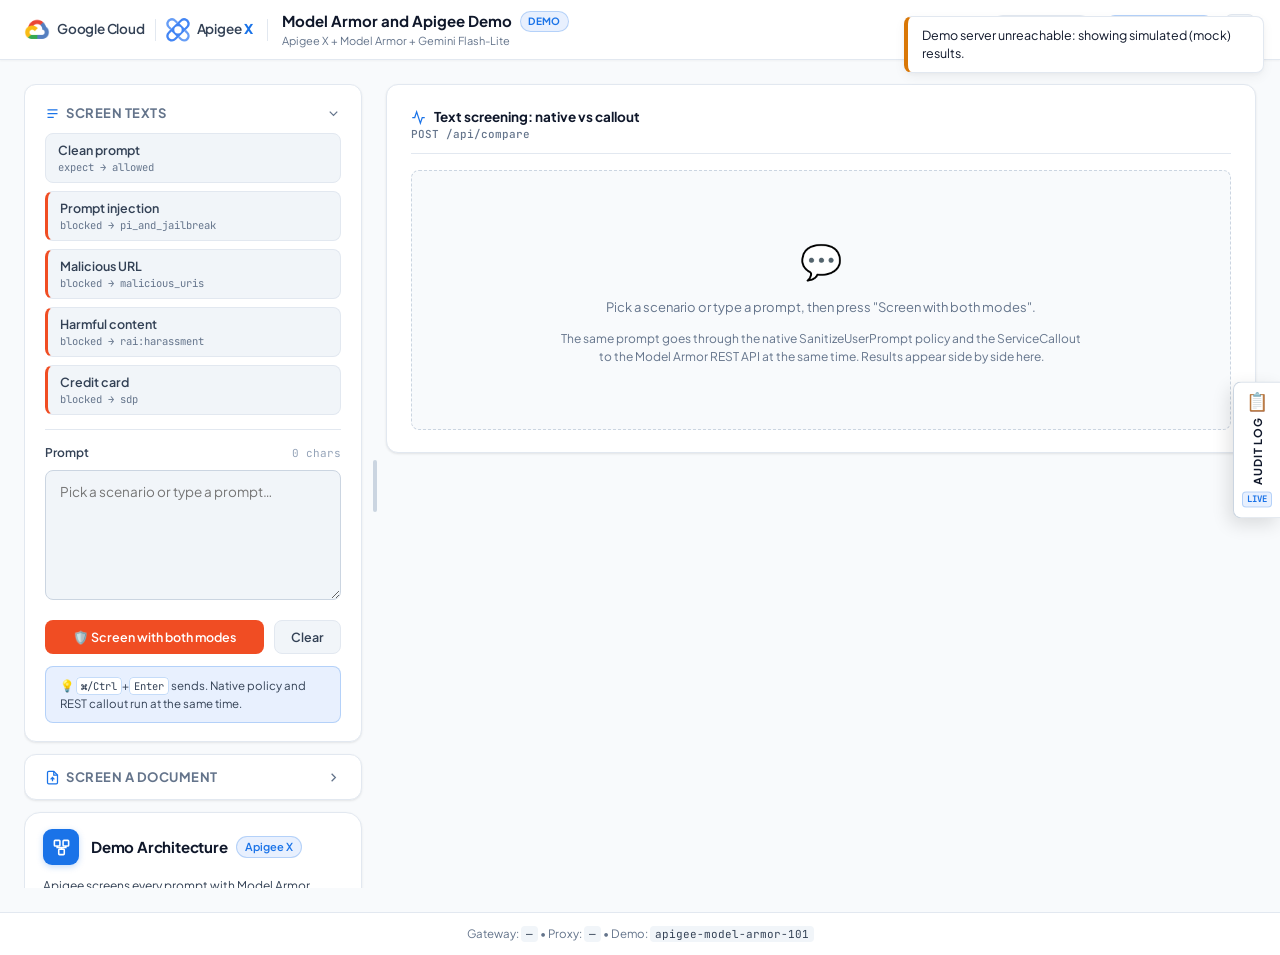
==== commit b7182fe2: "feat(web-ui): screen texts side by side; add screen-a-doc.md guide - Screen texts runs native and ca" ====
--- a/web-ui/static/index.html
+++ b/web-ui/static/index.html
@@ -89,19 +89,6 @@
               <div class="section-divider" id="inputCard">
                 <div class="form-group">
                   <div class="label-row">
-                    <span class="form-label" id="armorModeLabel">How Apigee calls Model Armor</span>
-                  </div>
-                  <div class="mode-toggle" id="armorModeGroup" role="radiogroup" aria-labelledby="armorModeLabel">
-                    <button type="button" class="mode-btn active" role="radio" aria-checked="true" data-mode="native">
-                      <span class="mode-title">Native policy</span><span class="mode-sub">SanitizeUserPrompt</span>
-                    </button>
-                    <button type="button" class="mode-btn" role="radio" aria-checked="false" data-mode="callout">
-                      <span class="mode-title">REST callout</span><span class="mode-sub">ServiceCallout</span>
-                    </button>
-                  </div>
-                </div>
-                <div class="form-group" style="margin-top:12px">
-                  <div class="label-row">
                     <label class="form-label" for="promptInput">Prompt</label>
                     <span class="char-count" id="charCount">0 chars</span>
                   </div>
@@ -109,13 +96,13 @@
                   <div class="preset-sub" id="scenarioExpect"></div>
                 </div>
                 <div class="action-btn-group" style="margin-top:12px">
-                  <button type="button" class="btn btn-primary" id="runBtn" style="flex:1">
-                    <span class="spinner" id="runSpinner" hidden></span><span>🚀 Send via Apigee</span>
+                  <button type="button" class="btn btn-apigee" id="runBtn" style="flex:1">
+                    <span class="spinner" id="runSpinner" hidden></span><span>🛡️ Screen with both modes</span>
                   </button>
                   <button type="button" class="btn btn-secondary" id="clearBtn" title="Clear prompt and result">Clear</button>
                 </div>
                 <div class="tips-box" style="margin-top:12px">
-                  <strong>💡</strong> <kbd>⌘/Ctrl</kbd>+<kbd>Enter</kbd> sends. Switch the mode and resend to compare both paths.
+                  <strong>💡</strong> <kbd>⌘/Ctrl</kbd>+<kbd>Enter</kbd> sends. Native policy and REST callout run at the same time.
                 </div>
               </div>
             </div>
@@ -167,7 +154,8 @@
         </div>
 
         <!-- RIGHT: results. One view at a time, following the open left section (app.js setView):
-             "Screen texts" -> #resultCard, "Screen a document" -> #uploadResultCard -->
+             "Screen texts" -> #resultCard, "Screen a document" -> #uploadResultCard.
+             Both show native vs callout side by side (columns built by app.js compareColumn). -->
         <section class="simulator-right-panel" id="rightPanel" aria-label="Results">
           <!-- Document screening result: native vs callout, side by side (filled by app.js) -->
           <div class="card compare-card" id="uploadResultCard" hidden>
@@ -180,70 +168,32 @@
                 <div class="endpoint-path" id="uploadFileLine">POST /api/upload</div>
               </div>
             </div>
+            <div class="compare-summary" id="uploadSummary" hidden></div>
             <div class="compare-grid" id="compareGrid" aria-live="polite"></div>
             <details class="raw-details" id="extractDetails" hidden>
               <summary>Text the demo server extracted (what the native policy screened) <span class="raw-count" id="extractCount">0</span></summary>
               <pre class="raw-pre" id="extractText"></pre>
             </details>
           </div>
-          <div class="card" id="resultCard">
+          <!-- Text screening result: the same prompt through native vs callout, side by side (filled by app.js) -->
+          <div class="card compare-card" id="resultCard">
             <div class="card-header">
               <div>
                 <div class="card-title">
                   <svg viewBox="0 0 24 24" fill="none" stroke="currentColor" stroke-width="2" aria-hidden="true"><path d="M22 12h-4l-3 9L9 3l-3 9H2"/></svg>
-                  Gateway Response &amp; Telemetry
-                </div>
-                <div class="endpoint-path" id="endpointPath">POST /api/run</div>
+                  Text screening: native vs callout
+                </div>
+                <div class="endpoint-path" id="endpointPath">POST /api/compare</div>
               </div>
               <div class="card-header-right">
-                <span class="latency-pill" title="End-to-end latency">⏱️ <span id="latencyValue">0 ms</span></span>
-                <span class="status-pill status-idle" id="statusPill" role="status">Idle</span>
-              </div>
-            </div>
-
-            <div class="metrics-bar" id="metricsBar">
-              <div class="metric-item"><span class="metric-label">HTTP</span><span class="metric-val" id="metricHttp">--</span></div>
-              <div class="metric-item"><span class="metric-label">Armor mode</span><span class="metric-val" id="metricMode">--</span></div>
-              <div class="metric-item"><span class="metric-label">Armor check</span><span class="metric-val" id="metricArmorMs">--</span></div>
-              <div class="metric-item highlight"><span class="metric-label">Gemini tokens</span><span class="metric-val" id="metricTotal">--</span></div>
-            </div>
-
-            <div class="verdict-banner" id="verdictBanner" aria-live="polite">
-              <span class="verdict-icon" id="verdictIcon" aria-hidden="true">🛡️</span>
-              <div>
-                <div class="verdict-title" id="verdictTitle">Waiting for a request</div>
-                <div class="verdict-desc" id="verdictDesc">Pick a scenario on the left and press Send.</div>
-              </div>
-            </div>
-
-            <div class="filter-row" id="filterRow" aria-label="Model Armor filters">
-              <span class="filter-row-label">Model Armor filters</span>
-              <span class="filter-chip" data-filter="rai">Responsible AI</span>
-              <span class="filter-chip" data-filter="pi_and_jailbreak">Prompt injection</span>
-              <span class="filter-chip" data-filter="malicious_uris">Malicious URL</span>
-              <span class="filter-chip" data-filter="sdp">Sensitive data</span>
-              <a class="template-link" id="armorTemplateLink" href="#" target="_blank" rel="noopener noreferrer" hidden
-                 title="Open this Model Armor template in the Google Cloud console (new tab)">
-                <span>Template</span> <code id="armorTemplateId"></code> <span aria-hidden="true">↗</span>
-              </a>
-            </div>
-
-            <div class="response-body-wrapper" id="responseBody">
-              <div class="empty-state"><div class="empty-icon">💬</div><p>The gateway response will appear here.</p></div>
-            </div>
-
-            <details class="raw-details" id="rawResponseDetails">
-              <summary>Raw response JSON</summary>
-              <pre class="raw-pre" id="rawResponse">{}</pre>
-            </details>
-            <details class="raw-details">
-              <summary>Request headers <span class="raw-count" id="reqHeaderCount">0</span></summary>
-              <pre class="raw-pre" id="rawReqHeaders">{}</pre>
-            </details>
-            <details class="raw-details">
-              <summary>Response headers <span class="raw-count" id="resHeaderCount">0</span></summary>
-              <pre class="raw-pre" id="rawResHeaders">{}</pre>
-            </details>
+                <a class="template-link" id="armorTemplateLink" href="#" target="_blank" rel="noopener noreferrer" hidden
+                   title="Open this Model Armor template in the Google Cloud console (new tab)">
+                  <span>Template</span> <code id="armorTemplateId"></code> <span aria-hidden="true">↗</span>
+                </a>
+              </div>
+            </div>
+            <div class="compare-summary" id="textSummary" hidden></div>
+            <div class="compare-grid" id="textCompareGrid" aria-live="polite"></div>
           </div>
         </section>
       </div>
--- a/web-ui/static/style.css
+++ b/web-ui/static/style.css
@@ -423,15 +423,7 @@
 .app-footer { padding: 12px 24px; font-size: 11.5px; color: var(--text-muted); border-top: 1px solid var(--border-subtle); background: var(--bg-secondary); text-align: center; }
 .app-footer code { font-size: 11px; color: var(--text-secondary); background: var(--bg-tertiary); padding: 1px 5px; border-radius: var(--radius-xs); }
 
-/* ---------- 9b. Model Armor 101: mode toggle + filter chips (tokens only) ---------- */
-.mode-toggle { display: grid; grid-template-columns: 1fr 1fr; gap: 6px; padding: 4px; background: var(--bg-tertiary); border: 1px solid var(--border-subtle); border-radius: var(--radius-sm); }
-.mode-btn { display: flex; flex-direction: column; align-items: flex-start; gap: 1px; padding: 7px 10px; border: 1px solid transparent; border-radius: var(--radius-xs); background: transparent; color: var(--text-secondary); font: inherit; cursor: pointer; text-align: left; transition: background var(--transition-fast), border-color var(--transition-fast); }
-.mode-btn:hover { background: var(--bg-card-hover); }
-.mode-btn:focus-visible { outline: 2px solid var(--border-focus); outline-offset: 1px; }
-.mode-btn.active { background: var(--bg-card); border-color: var(--apigee-border); box-shadow: var(--shadow-xs); }
-.mode-btn .mode-title { font-size: 12.5px; font-weight: 700; color: var(--text-main); }
-.mode-btn.active .mode-title { color: var(--apigee-orange); }
-.mode-btn .mode-sub { font: 500 10.5px var(--font-mono); color: var(--text-muted); }
+/* ---------- 9b. Model Armor 101: filter chips (tokens only) ---------- */
 
 .filter-row { display: flex; flex-wrap: wrap; align-items: center; gap: 6px; }
 .filter-row-label { font-size: 10px; font-weight: 700; text-transform: uppercase; letter-spacing: 0.35px; color: var(--text-muted); margin-right: 2px; }
@@ -487,6 +479,18 @@
 .compare-col .raw-details > summary { font-size: 11.5px; }
 .compare-col .raw-pre { max-height: 220px; }
 .compare-note { font-size: 11.5px; color: var(--text-secondary); padding: 8px 10px; border-radius: var(--radius-xs); background: var(--google-blue-subtle); border: 1px solid var(--google-blue-border); }
+/* One-line native-vs-callout summary above the two columns (text and document views) */
+.compare-summary {
+  display: flex; flex-wrap: wrap; align-items: center; gap: 4px 14px; margin-bottom: 12px; padding: 7px 12px;
+  border-radius: var(--radius-xs); font-size: 12px; border: 1px solid var(--border-subtle); background: var(--bg-subtle);
+}
+.compare-summary[hidden] { display: none; }
+.compare-summary.same { background: var(--success-bg); border-color: var(--success-border); }
+.compare-summary.same strong { color: var(--success); }
+.compare-summary.diff { background: var(--warning-bg); border-color: var(--warning-border); }
+.compare-summary.diff strong { color: var(--warning); }
+.compare-summary-ms { font: 500 11.5px var(--font-mono); color: var(--text-secondary); }
+.card-header-right .template-link { margin-left: 0; }
 
 /* Sample CVs (upload card) + PDF viewer modal */
 .compare-empty { grid-column: 1 / -1; min-height: 260px; border: 1px dashed var(--border-accent); border-radius: var(--radius-sm); background: var(--bg-subtle); padding: 24px; }
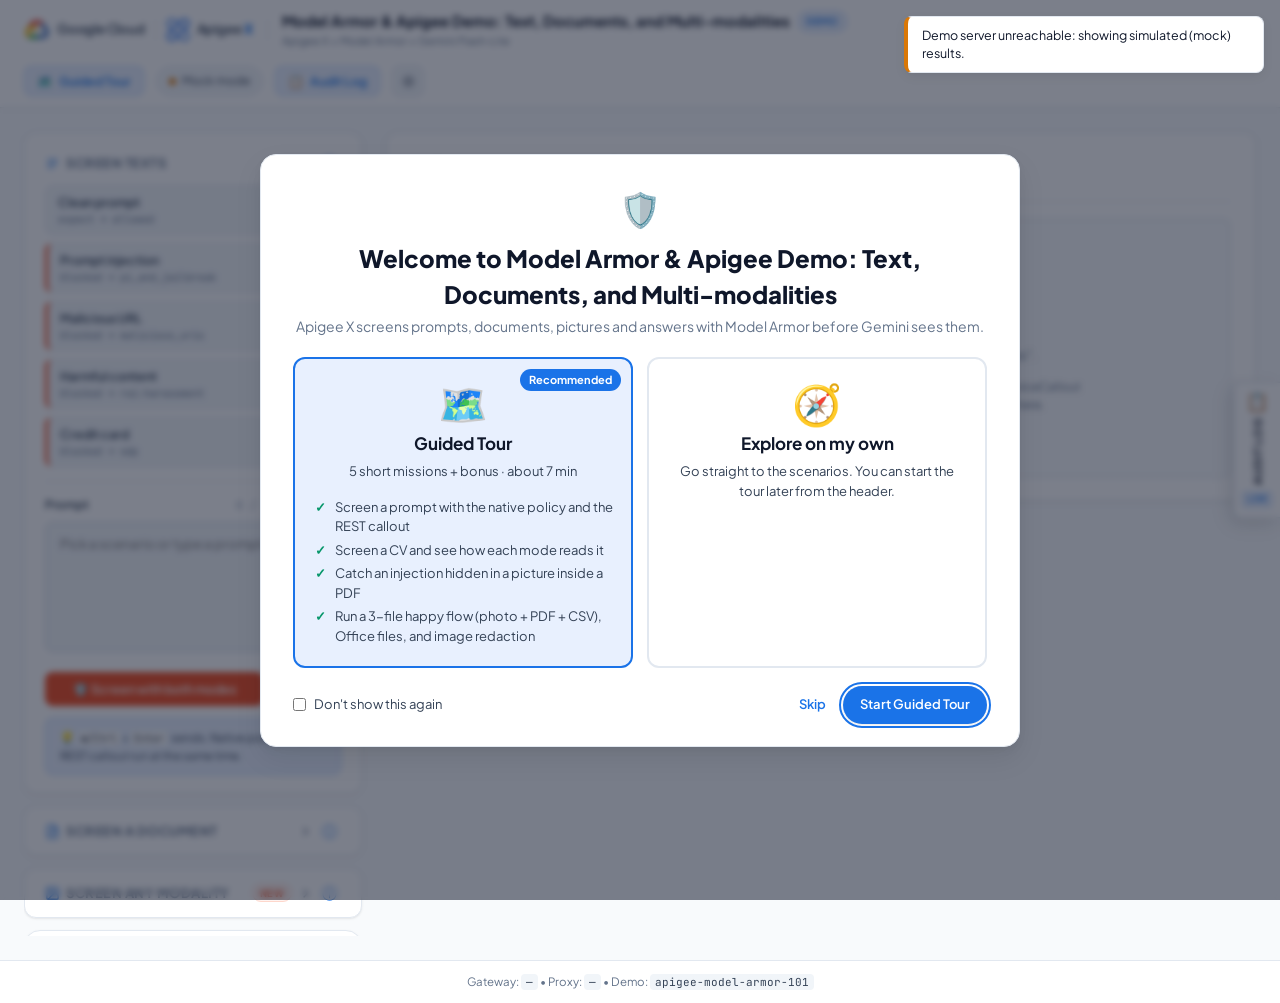
==== commit 4ccf59e7: "feat(multimodal): add multimodal proxy, guided tour, attachment previews, and updated docs" ====
--- a/web-ui/static/index.html
+++ b/web-ui/static/index.html
@@ -3,8 +3,8 @@
 <head>
   <meta charset="UTF-8">
   <meta name="viewport" content="width=device-width, initial-scale=1.0">
-  <title>Apigee X — Model Armor and Apigee Demo</title>
-  <!-- House favicon: multicolour Apigee mark (same URL as token.YOUR_DOMAIN / SMR). Don't swap for emoji. -->
+  <title>Apigee X — Model Armor &amp; Apigee Demo: Text, Documents, and Multi-modalities</title>
+  <!-- House favicon: multicolour Apigee mark (same URL as SMR). Don't swap for emoji. -->
   <link rel="icon" type="image/svg+xml" href="https://www.gstatic.com/bricks/image/b45728f17bf88494b25d78a9fb27ae538e6eb4a06a972f6502b7410ff714532d.svg">
 
   <!-- Fonts: Plus Jakarta Sans & JetBrains Mono (house style; do not swap) -->
@@ -13,10 +13,14 @@
   <link href="https://fonts.googleapis.com/css2?family=JetBrains+Mono:wght@400;500;600;700&family=Plus+Jakarta+Sans:wght@400;500;600;700;800&display=swap" rel="stylesheet">
 
   <link rel="stylesheet" href="style.css">
+  <!-- TOUR:BEGIN -->
+  <link rel="stylesheet" href="tour/tour.css">
+  <!-- TOUR:END -->
 
   <!-- app.js is loaded synchronously in <head> so the saved theme applies before first paint;
        it defers all DOM wiring to DOMContentLoaded. -->
   <script src="app.js"></script>
+  <script src="mm.js" defer></script>
 </head>
 <body data-demo="apigee-model-armor-101">
   <div class="app-container">
@@ -38,7 +42,7 @@
         <div class="brand-divider"></div>
         <div class="brand-title-area">
           <div class="brand-title">
-            <span id="brandTitle">Model Armor and Apigee Demo</span>
+            <span id="brandTitle">Model Armor &amp; Apigee Demo: Text, Documents, and Multi-modalities</span>
             <span class="brand-badge">Demo</span>
           </div>
           <span class="brand-subtitle" id="brandSubtitle">Apigee X + Model Armor + Gemini Flash-Lite</span>
@@ -46,12 +50,17 @@
       </div>
 
       <div class="header-actions">
+        <!-- TOUR:BEGIN -->
+        <button type="button" class="header-tour-btn" id="headerTourBtn" aria-label="Guided Tour" title="Open the interactive Guided Tour">
+          <span aria-hidden="true">🗺️</span><span class="header-tour-label">Guided Tour</span>
+        </button>
+        <!-- TOUR:END -->
         <div class="status-badge" id="gatewayBadge" role="status" title="Gateway connection (from /api/config)">
           <span class="status-dot simulated" id="gatewayDot"></span>
           <span id="gatewayText">Connecting…</span>
         </div>
-        <button type="button" class="admin-nav-btn" id="btnOpenAdmin" aria-controls="adminDrawer" title="Open audit log">
-          <span aria-hidden="true">📋</span><span>Audit Log</span>
+        <button type="button" class="admin-nav-btn" id="btnOpenAdmin" aria-controls="adminDrawer" aria-expanded="false" aria-label="Audit Log" title="Open audit log">
+          <span aria-hidden="true">📋</span><span class="admin-nav-label">Audit Log</span>
         </button>
         <button type="button" class="theme-toggle-btn" id="themeToggleBtn" aria-label="Toggle light / dark mode" title="Toggle light / dark mode">
           <svg id="themeIconSun" width="15" height="15" viewBox="0 0 24 24" fill="none" stroke="currentColor" stroke-width="2" aria-hidden="true">
@@ -76,12 +85,13 @@
         <aside class="simulator-left-panel" id="leftPanel" aria-label="Scenarios and input">
           <!-- Collapsible: text scenarios + prompt (POST /api/run) -->
           <section class="section-card collapsible" id="scenarioCard">
-            <h2 class="section-heading">
+            <h2 class="section-heading has-info">
               <button type="button" class="section-toggle" id="textSectionToggle" aria-expanded="true" aria-controls="textSectionBody" data-collapse-key="text">
                 <svg viewBox="0 0 24 24" fill="none" stroke="currentColor" stroke-width="2" aria-hidden="true"><path d="M4 6h16M4 12h16M4 18h10"/></svg>
                 <span>Screen texts</span>
                 <svg class="section-chevron" viewBox="0 0 24 24" fill="none" stroke="currentColor" stroke-width="2" aria-hidden="true"><path d="M6 9l6 6 6-6"/></svg>
               </button>
+              <button type="button" class="section-info" id="modesInfoBtn" data-modes-info aria-haspopup="dialog" aria-label="How the native policy differs from the REST callout" title="Native policy vs REST callout: what is the difference?">ⓘ</button>
             </h2>
             <div class="section-body" id="textSectionBody">
               <div class="preset-list" id="scenarioList" role="group" aria-label="Scenario presets"></div>
@@ -90,9 +100,9 @@
                 <div class="form-group">
                   <div class="label-row">
                     <label class="form-label" for="promptInput">Prompt</label>
-                    <span class="char-count" id="charCount">0 chars</span>
+                    <span class="char-count" id="charCount">0 / 4,000 chars</span>
                   </div>
-                  <textarea class="prompt-textarea" id="promptInput" maxlength="8000" placeholder="Pick a scenario or type a prompt…"></textarea>
+                  <textarea class="prompt-textarea" id="promptInput" maxlength="4000" placeholder="Pick a scenario or type a prompt…"></textarea>
                   <div class="preset-sub" id="scenarioExpect"></div>
                 </div>
                 <div class="action-btn-group" style="margin-top:12px">
@@ -110,12 +120,13 @@
 
           <!-- Collapsible: document upload, screened by BOTH modes side by side (POST /api/upload) -->
           <section class="section-card collapsible" id="uploadCard">
-            <h2 class="section-heading">
+            <h2 class="section-heading has-info">
               <button type="button" class="section-toggle" id="docSectionToggle" aria-expanded="true" aria-controls="docSectionBody" data-collapse-key="doc">
                 <svg viewBox="0 0 24 24" fill="none" stroke="currentColor" stroke-width="2" aria-hidden="true"><path d="M14 2H6a2 2 0 0 0-2 2v16a2 2 0 0 0 2 2h12a2 2 0 0 0 2-2V8z"/><path d="M14 2v6h6M12 18v-6M9 15l3-3 3 3"/></svg>
                 <span>Screen a document</span>
                 <svg class="section-chevron" viewBox="0 0 24 24" fill="none" stroke="currentColor" stroke-width="2" aria-hidden="true"><path d="M6 9l6 6 6-6"/></svg>
               </button>
+              <button type="button" class="section-info" data-explain="doc" aria-haspopup="dialog" aria-label="How Screen a document differs from Screen any modality" title="How is this different from Screen any modality?">ⓘ</button>
             </h2>
             <div class="section-body" id="docSectionBody">
               <!-- Sample CVs: View opens the PDF viewer, Use loads the file into the picker (filled by app.js) -->
@@ -133,6 +144,52 @@
             </div>
           </section>
 
+          <!-- Collapsible: multimodal prompt (text + up to 3 images / documents), every part screened (POST /api/multimodal) -->
+          <section class="section-card collapsible" id="mmCard">
+            <h2 class="section-heading has-info">
+              <button type="button" class="section-toggle" id="mmSectionToggle" aria-expanded="false" aria-controls="mmSectionBody" data-collapse-key="mm">
+                <svg viewBox="0 0 24 24" fill="none" stroke="currentColor" stroke-width="2" aria-hidden="true"><rect x="3" y="3" width="18" height="18" rx="2"/><circle cx="8.5" cy="8.5" r="1.5"/><path d="M21 15l-5-5L5 21"/></svg>
+                <span>Screen any modality</span>
+                <span class="section-new">New</span>
+                <svg class="section-chevron" viewBox="0 0 24 24" fill="none" stroke="currentColor" stroke-width="2" aria-hidden="true"><path d="M6 9l6 6 6-6"/></svg>
+              </button>
+              <button type="button" class="section-info" data-explain="mm" aria-haspopup="dialog" aria-label="How Screen any modality differs from Screen a document" title="How is this different from Screen a document?">ⓘ</button>
+            </h2>
+            <div class="section-body" id="mmSectionBody" hidden>
+              <div class="preset-list" id="mmScenarioList" role="group" aria-label="Multimodal scenarios"></div>
+              <div class="section-divider">
+                <div class="form-group">
+                  <div class="label-row">
+                    <label class="form-label" for="mmPrompt">Prompt</label>
+                    <span class="char-count" id="mmCharCount">0 / 4,000 chars</span>
+                  </div>
+                  <textarea class="prompt-textarea mm-prompt" id="mmPrompt" maxlength="4000" placeholder="Pick a scenario, or type a question and attach files…"></textarea>
+                </div>
+                <div class="mm-files" id="mmFiles" aria-live="polite"></div>
+                <input type="file" id="mmFileInput" accept=".png,.jpg,.jpeg,.bmp,.pdf,.txt,.csv,.docx,.xlsx,.pptx" multiple hidden>
+                <div class="mm-options">
+                  <button type="button" class="btn btn-secondary btn-xs" id="mmAddFileBtn">📎 Add file</button>
+                  <div class="seg" id="mmFlowGroup" role="radiogroup" aria-label="Answer type">
+                    <button type="button" class="seg-btn active" role="radio" aria-checked="true" data-flow="chat" title="Gemini answers with text">Text answer</button>
+                    <button type="button" class="seg-btn" role="radio" aria-checked="false" data-flow="image" title="Gemini image model generates an image">Image answer</button>
+                  </div>
+                </div>
+                <div class="mm-options">
+                  <span class="form-label" id="mmActionLabel">Response images <span class="mm-hint" id="mmActionHint">Applies to image answers</span></span>
+                  <div class="seg" id="mmActionGroup" role="radiogroup" aria-labelledby="mmActionLabel">
+                    <button type="button" class="seg-btn active" role="radio" aria-checked="true" data-action="redact" title="Black out sensitive data found in the generated image">Redact</button>
+                    <button type="button" class="seg-btn" role="radio" aria-checked="false" data-action="block" title="Block the whole answer if the image matches">Block</button>
+                  </div>
+                </div>
+                <div class="action-btn-group" style="margin-top:10px">
+                  <button type="button" class="btn btn-apigee" id="mmRunBtn" style="flex:1">
+                    <span class="spinner" id="mmRunSpinner" hidden></span><span>🛡️ Screen every part</span>
+                  </button>
+                </div>
+              </div>
+            </div>
+          </section>
+
           <section class="demo-arch-card" id="archCard">
             <div class="demo-arch-header">
               <div class="demo-arch-icon" aria-hidden="true">
@@ -143,19 +200,21 @@
                 <span class="demo-arch-badge">Apigee X</span>
               </div>
             </div>
-            <p class="demo-arch-desc">Apigee screens every prompt with Model Armor, either natively or through a REST callout. Only clean prompts reach Gemini 2.5 Flash-Lite. Every decision is logged.</p>
+            <p class="demo-arch-desc">Apigee screens prompts, files, images, and Gemini answers with Model Armor (native policy or REST callout) and logs every decision.</p>
             <button type="button" class="btn btn-primary view-arch-btn" id="viewArchBtn" aria-controls="archModal">🔍 View Architecture Diagram</button>
           </section>
         </aside>
 
         <div class="panel-splitter" id="panelSplitter" role="separator" aria-orientation="vertical"
-             aria-controls="leftPanel" aria-label="Resize panels (←/→, Home resets)" tabindex="0">
+             aria-controls="leftPanel" aria-label="Resize panels (←/→, Home resets)" tabindex="0"
+             aria-valuemin="260" aria-valuemax="650" aria-valuenow="340">
           <div class="splitter-handle"></div>
         </div>
 
         <!-- RIGHT: results. One view at a time, following the open left section (app.js setView):
-             "Screen texts" -> #resultCard, "Screen a document" -> #uploadResultCard.
-             Both show native vs callout side by side (columns built by app.js compareColumn). -->
+             "Screen texts" -> #resultCard, "Screen a document" -> #uploadResultCard (both: native vs callout
+             side by side, columns built by app.js compareColumn), "Screen any modality" -> #mmResultCard
+             (one row per prompt part plus the screened answer, built by mm.js). -->
         <section class="simulator-right-panel" id="rightPanel" aria-label="Results">
           <!-- Document screening result: native vs callout, side by side (filled by app.js) -->
           <div class="card compare-card" id="uploadResultCard" hidden>
@@ -167,12 +226,37 @@
                 </div>
                 <div class="endpoint-path" id="uploadFileLine">POST /api/upload</div>
               </div>
+              <div class="card-header-right">
+                <button type="button" class="btn btn-secondary btn-xs explain-btn" data-explain="doc" aria-haspopup="dialog">ⓘ Document vs any modality</button>
+              </div>
             </div>
             <div class="compare-summary" id="uploadSummary" hidden></div>
             <div class="compare-grid" id="compareGrid" aria-live="polite"></div>
             <details class="raw-details" id="extractDetails" hidden>
               <summary>Text the demo server extracted (what the native policy screened) <span class="raw-count" id="extractCount">0</span></summary>
               <pre class="raw-pre" id="extractText"></pre>
+            </details>
+          </div>
+          <!-- Multimodal result: one row per prompt part, then the screened answer (filled by mm.js) -->
+          <div class="card compare-card" id="mmResultCard" hidden>
+            <div class="card-header">
+              <div>
+                <div class="card-title">
+                  <svg viewBox="0 0 24 24" fill="none" stroke="currentColor" stroke-width="2" aria-hidden="true"><rect x="3" y="3" width="18" height="18" rx="2"/><circle cx="8.5" cy="8.5" r="1.5"/><path d="M21 15l-5-5L5 21"/></svg>
+                  Multimodal screening: every part, both directions
+                </div>
+                <div class="endpoint-path" id="mmEndpoint">POST /api/multimodal</div>
+              </div>
+              <div class="card-header-right">
+                <button type="button" class="btn btn-secondary btn-xs explain-btn" data-explain="mm" aria-haspopup="dialog">ⓘ Document vs any modality</button>
+                <span class="latency-pill" title="End-to-end latency">⏱️ <span id="mmLatency">0 ms</span></span>
+                <span class="status-pill status-idle" id="mmStatusPill" role="status">Idle</span>
+              </div>
+            </div>
+            <div id="mmBody" aria-live="polite"></div>
+            <details class="raw-details" id="mmRawDetails" hidden>
+              <summary>Raw request &amp; response (file bytes and image data shortened)</summary>
+              <pre class="raw-pre" id="mmRaw"></pre>
             </details>
           </div>
           <!-- Text screening result: the same prompt through native vs callout, side by side (filled by app.js) -->
@@ -259,7 +343,7 @@
     <div class="modal-card">
       <div class="modal-header">
         <div class="modal-title-group">
-          <h2 class="modal-heading" id="archModalTitle">Model Armor and Apigee Demo — Architecture</h2>
+          <h2 class="modal-heading" id="archModalTitle">Model Armor &amp; Apigee Demo: Text, Documents, and Multi-modalities — Architecture</h2>
           <span class="modal-badge">Apigee X</span>
         </div>
         <button type="button" class="close-btn" id="archModalCloseBtn" aria-label="Close dialog (Esc)">&times;</button>
@@ -267,13 +351,13 @@
       <div class="modal-body">
         <div class="modal-diagram-container">
           <!-- Source of truth: docs/architecture.png, served as assets/architecture.png. Falls back to the placeholder. -->
-          <img src="assets/architecture.png" data-fallback="assets/architecture-placeholder.svg" alt="Model Armor and Apigee Demo architecture diagram" class="modal-diagram-img" id="archImg">
+          <img src="assets/architecture.png" data-fallback="assets/architecture-placeholder.svg" alt="Model Armor &amp; Apigee Demo: Text, Documents, and Multi-modalities architecture diagram" class="modal-diagram-img" id="archImg">
         </div>
         <div class="modal-steps-grid">
-          <div class="modal-step-card"><span class="step-tag">STEP 1</span><h3 class="step-title">Verify the caller</h3><p class="step-desc">Apigee checks the app's API key. The browser never sees it; this app's server adds it.</p></div>
-          <div class="modal-step-card"><span class="step-tag">STEP 2</span><h3 class="step-title">Screen the prompt</h3><p class="step-desc">Model Armor checks the prompt for injection, harmful content, bad URLs and sensitive data. <strong>Native</strong> uses the built-in policy; <strong>Callout</strong> calls the REST API.</p></div>
-          <div class="modal-step-card"><span class="step-tag">STEP 3</span><h3 class="step-title">Forward to Gemini</h3><p class="step-desc">Only clean prompts reach Gemini 2.5 Flash-Lite. A match returns <code>400</code>; if Model Armor can't answer, Apigee returns <code>503</code> and nothing is forwarded.</p></div>
-          <div class="modal-step-card"><span class="step-tag">AUDIT</span><h3 class="step-title">Log the decision</h3><p class="step-desc">Mode, verdict and matched filter names go to Cloud Logging. Prompt text is never logged.</p></div>
+          <div class="modal-step-card"><span class="step-tag">STEP 1</span><h3 class="step-title">Verify the app</h3><p class="step-desc">Apigee checks the caller's API key; the key stays on the server and never reaches the browser.</p></div>
+          <div class="modal-step-card"><span class="step-tag">STEP 2</span><h3 class="step-title">Screen input</h3><p class="step-desc"><strong>Native:</strong> Your app extracts file text first; built-in policy screens text.<br><strong>Callout:</strong> Your app sends raw PDFs, Office files &amp; images; Apigee calls REST per part.</p></div>
+          <div class="modal-step-card"><span class="step-tag">STEP 3</span><h3 class="step-title">Screen answer</h3><p class="step-desc">Only clean inputs reach Gemini. Outbound text and generated images are screened too — blocked (<code>400</code>) or redacted (<code>200</code>).</p></div>
+          <div class="modal-step-card"><span class="step-tag">AUDIT</span><h3 class="step-title">Log the decision</h3><p class="step-desc">Mode, verdict, and matched filter names go to Cloud Logging (<code>503</code> if unscreened). Prompts and files are never logged.</p></div>
         </div>
       </div>
     </div>
@@ -290,6 +374,7 @@
         </div>
         <div class="pdf-modal-actions">
           <button type="button" class="btn btn-apigee" id="pdfUseBtn">Use this file</button>
+          <button type="button" class="btn btn-secondary" id="pdfDownloadBtn" hidden>⬇ Download original</button>
           <a class="btn btn-secondary" id="pdfOpenLink" href="#" target="_blank" rel="noopener noreferrer">Open in new tab ↗</a>
           <button type="button" class="close-btn" id="pdfModalCloseBtn" aria-label="Close PDF viewer (Esc)">&times;</button>
         </div>
@@ -301,7 +386,202 @@
     </div>
   </div>
 
+  <!-- ===================== IMAGE VIEWER MODAL (multimodal attachments + answer image; mm.js) ===================== -->
+  <div class="modal-overlay" id="imgModal" role="dialog" aria-modal="true" aria-labelledby="imgModalTitle">
+    <div class="modal-card img-modal-card">
+      <div class="modal-header">
+        <div class="modal-title-group">
+          <h2 class="modal-heading" id="imgModalTitle">Image</h2>
+          <span class="modal-badge" id="imgModalBadge">Attachment</span>
+        </div>
+        <div class="pdf-modal-actions">
+          <button type="button" class="btn btn-secondary" id="imgZoomBtn" aria-pressed="false" title="Toggle fit to window / actual size">🔍 100%</button>
+          <button type="button" class="close-btn" id="imgModalCloseBtn" aria-label="Close image viewer (Esc)">&times;</button>
+        </div>
+      </div>
+      <div class="img-modal-body" id="imgModalBody">
+        <img class="img-modal-img" id="imgModalImg" alt="">
+      </div>
+      <p class="img-modal-caption" id="imgModalCaption"></p>
+    </div>
+  </div>
+
+  <!-- ===================== EXPLAINER MODAL: Screen a document vs Screen any modality (mm.js) ===================== -->
+  <div class="modal-overlay" id="explainModal" role="dialog" aria-modal="true" aria-labelledby="explainModalTitle">
+    <div class="modal-card explain-modal-card">
+      <div class="modal-header">
+        <div class="modal-title-group">
+          <h2 class="modal-heading" id="explainModalTitle">Screen a document vs Screen any modality</h2>
+          <span class="modal-badge">Which one?</span>
+        </div>
+        <button type="button" class="close-btn" id="explainModalCloseBtn" aria-label="Close dialog (Esc)">&times;</button>
+      </div>
+      <div class="modal-body explain-body">
+        <p class="explain-intro">Both views send a file through Apigee to Model Armor before Gemini sees it. They differ in <strong>what you can send</strong> and <strong>how much of it gets screened</strong>.</p>
+        <div class="table-responsive explain-table-wrap">
+          <table class="data-table explain-table">
+            <thead><tr><th>At a glance</th><th>Screen a document</th><th>Screen any modality</th></tr></thead>
+            <tbody>
+              <tr><th scope="row">Apigee modes</th><td>Native policy and REST callout, side by side</td><td>REST callout only</td></tr>
+              <tr><th scope="row">Pictures, Word, Excel, PowerPoint</th><td>❌ Not accepted</td><td>✅ Accepted and screened</td></tr>
+              <tr><th scope="row">Pictures inside a document</th><td>❌ Not screened</td><td>✅ Screened (up to 5 per document)</td></tr>
+              <tr><th scope="row">Gemini's answer</th><td>❌ Not screened</td><td>✅ Screened; images blocked or redacted</td></tr>
+              <tr><th scope="row">Proxy and template</th><td><code>apigee-model-armor-101-proxy</code> · text-only template</td><td><code>model-armor-multimodal-proxy</code> · text and image template (<code>us</code>, <code>eu</code> or <code>global</code>)</td></tr>
+              <tr><th scope="row">Step-by-step guide</th><td><code>screen-a-doc.md</code></td><td><code>screen-multi-modality.md</code></td></tr>
+            </tbody>
+          </table>
+        </div>
+        <div class="explain-grid">
+          <section class="explain-card" data-view="doc" aria-labelledby="explainDocTitle">
+            <div class="explain-card-head">
+              <h3 id="explainDocTitle">📄 Screen a document</h3>
+              <span class="explain-here">You are here</span>
+            </div>
+            <p class="explain-tagline">One document's <strong>text</strong>, both Apigee modes side by side.</p>
+            <!-- Static diagram (no images): one lane per Apigee mode -->
+            <div class="flow" role="img" aria-label="Native lane: the demo server extracts the text, Apigee's native policy sends it to Model Armor (text only), then Gemini. Callout lane: the raw file goes to Apigee, a REST callout sends it to Model Armor, which reads the document text, then Gemini.">
+              <div class="flow-row">
+                <span class="flow-lane">Native</span>
+                <span class="flow-box is-key-native">Your app<span class="flow-sub">extracts text</span></span><span class="flow-arrow">→</span>
+                <span class="flow-box is-apigee">Apigee<span class="flow-sub">native policy</span></span><span class="flow-arrow">→</span>
+                <span class="flow-box is-armor">Model Armor<span class="flow-sub">text only</span></span><span class="flow-arrow">→</span>
+                <span class="flow-box">Gemini</span>
+              </div>
+              <div class="flow-row">
+                <span class="flow-lane">Callout</span>
+                <span class="flow-box is-key-callout">Your app<span class="flow-sub">sends raw file</span></span><span class="flow-arrow">→</span>
+                <span class="flow-box is-apigee">Apigee<span class="flow-sub">REST callout</span></span><span class="flow-arrow">→</span>
+                <span class="flow-box is-armor">Model Armor<span class="flow-sub">document text</span></span><span class="flow-arrow">→</span>
+                <span class="flow-box">Gemini</span>
+              </div>
+            </div>
+            <dl class="explain-list">
+              <dt>You send</dt>
+              <dd>One PDF, TXT, MD, CSV or JSON file (max 1 MB).</dd>
+              <dt>Screened</dt>
+              <dd>The document's text, hidden text included.</dd>
+              <dt>Not screened</dt>
+              <dd>Pictures inside the document, and Gemini's answer.</dd>
+            </dl>
+            <p class="explain-use"><strong>Use it to show</strong> either Apigee mode protecting a text document.</p>
+            <button type="button" class="btn btn-secondary btn-xs" data-explain-open="doc">Open Screen a document</button>
+          </section>
+          <section class="explain-card" data-view="mm" aria-labelledby="explainMmTitle">
+            <div class="explain-card-head">
+              <h3 id="explainMmTitle">🖼️ Screen any modality</h3>
+              <span class="explain-here">You are here</span>
+            </div>
+            <p class="explain-tagline">Prompt plus up to 3 files: <strong>every part</strong> and the answer screened.</p>
+            <!-- Static diagram (no images): prompt path, then answer path -->
+            <div class="flow" role="img" aria-label="Prompt lane: the prompt and up to 3 files go to Apigee, which makes one REST callout per part to Model Armor, then Gemini. Answer lane: Gemini's answer is screened by Model Armor; a generated image is redacted or blocked.">
+              <div class="flow-row">
+                <span class="flow-lane">Prompt</span>
+                <span class="flow-box is-key-callout">Prompt + files<span class="flow-sub">raw files</span></span><span class="flow-arrow">→</span>
+                <span class="flow-box is-apigee">Apigee<span class="flow-sub">callout per part</span></span><span class="flow-arrow">→</span>
+                <span class="flow-box is-armor">Model Armor<span class="flow-sub">× N parts</span></span><span class="flow-arrow">→</span>
+                <span class="flow-box">Gemini</span>
+              </div>
+              <div class="flow-row">
+                <span class="flow-lane">Answer</span>
+                <span class="flow-box is-key-callout">Gemini<span class="flow-sub">raw answer</span></span><span class="flow-arrow">→</span>
+                <span class="flow-box is-apigee">Apigee<span class="flow-sub">REST callout</span></span><span class="flow-arrow">→</span>
+                <span class="flow-box is-armor">Model Armor<span class="flow-sub">answer check</span></span><span class="flow-arrow">→</span>
+                <span class="flow-box">User<span class="flow-sub">redacted / blocked</span></span>
+              </div>
+            </div>
+            <dl class="explain-list">
+              <dt>You send</dt>
+              <dd>Prompt and up to 3 images, PDF or Office files.</dd>
+              <dt>Screened</dt>
+              <dd>Text, pictures, up to 5 embedded images per file.</dd>
+              <dt>Answer</dt>
+              <dd>Screened too: generated images redacted or blocked.</dd>
+              <dt>Not to Gemini</dt>
+              <dd>Word, Excel, PowerPoint: screened, Gemini gets a note.</dd>
+            </dl>
+            <p class="explain-use"><strong>Use it to show</strong> pictures, Office files and answer screening.</p>
+            <button type="button" class="btn btn-secondary btn-xs" data-explain-open="mm">Open Screen any modality</button>
+          </section>
+        </div>
+        <div class="explain-try">
+          <strong>Try one file in both.</strong>
+          <a href="samples/multimodal/pdf-embedded-injection.pdf" download>pdf-embedded-injection.pdf</a> hides an injection in a picture:
+          <em>Screen a document</em> allows it, <em>Screen any modality</em> blocks it.
+        </div>
+      </div>
+    </div>
+  </div>
+
+  <!-- ===================== EXPLAINER MODAL: native policy vs REST callout (Screen texts ⓘ, app.js) ===================== -->
+  <div class="modal-overlay" id="modesModal" role="dialog" aria-modal="true" aria-labelledby="modesModalTitle">
+    <div class="modal-card explain-modal-card">
+      <div class="modal-header">
+        <div class="modal-title-group">
+          <h2 class="modal-heading" id="modesModalTitle">Native policy vs REST callout</h2>
+          <span class="modal-badge">Two ways to call Model Armor</span>
+        </div>
+        <button type="button" class="close-btn" id="modesModalCloseBtn" aria-label="Close dialog (Esc)">&times;</button>
+      </div>
+      <div class="modal-body explain-body">
+        <p class="explain-intro">Both send the prompt to the <strong>same Model Armor template</strong> and give the <strong>same verdict</strong>. They differ in <strong>how Apigee makes the call</strong> and <strong>how much you control</strong>.</p>
+        <div class="table-responsive explain-table-wrap">
+          <table class="data-table explain-table">
+            <thead><tr><th>At a glance</th><th>Native policy</th><th>REST callout</th></tr></thead>
+            <tbody>
+              <tr><th scope="row">How Apigee calls it</th><td>Built-in <code>SanitizeUserPrompt</code> policy</td><td><code>ServiceCallout</code> to the Model Armor REST API</td></tr>
+              <tr><th scope="row">Setup</th><td>One policy: template + where the prompt is</td><td>Callout + JavaScript to build the request and read the reply</td></tr>
+              <tr><th scope="row">What it can screen</th><td>Text only</td><td>Text, and PDF, TXT or CSV files</td></tr>
+              <tr><th scope="row">Control</th><td>Fixed behaviour, results in flow variables</td><td>Full JSON reply: custom checks and error handling</td></tr>
+              <tr><th scope="row">Latency</th><td>Lowest</td><td>Slightly higher: one extra HTTP call</td></tr>
+              <tr><th scope="row">In this demo</th><td><code>x-armor-mode: native</code></td><td><code>x-armor-mode: callout</code> (same proxy)</td></tr>
+            </tbody>
+          </table>
+        </div>
+        <div class="explain-grid">
+          <section class="explain-card" aria-labelledby="modesNativeTitle">
+            <div class="explain-card-head"><h3 id="modesNativeTitle">🧩 Native policy</h3></div>
+            <p class="explain-tagline">Apigee's <strong>built-in policy</strong> calls Model Armor for you.</p>
+            <div class="flow" role="img" aria-label="Native: the app sends the prompt to Apigee, the SanitizeUserPrompt policy screens it with Model Armor, then Gemini answers.">
+              <div class="flow-row">
+                <span class="flow-lane">Native</span>
+                <span class="flow-box">App<span class="flow-sub">prompt</span></span><span class="flow-arrow">→</span>
+                <span class="flow-box is-key-native">Apigee<span class="flow-sub">built-in policy</span></span><span class="flow-arrow">→</span>
+                <span class="flow-box is-armor">Model Armor<span class="flow-sub">template</span></span><span class="flow-arrow">→</span>
+                <span class="flow-box">Gemini</span>
+              </div>
+            </div>
+            <dl class="explain-list">
+              <dt>Best for</dt><dd>Text prompts with the least setup.</dd>
+              <dt>Limit</dt><dd>Text only; files must be turned into text first.</dd>
+            </dl>
+          </section>
+          <section class="explain-card" aria-labelledby="modesCalloutTitle">
+            <div class="explain-card-head"><h3 id="modesCalloutTitle">🔌 REST callout</h3></div>
+            <p class="explain-tagline">Apigee <strong>calls the Model Armor API</strong> itself and reads the reply.</p>
+            <div class="flow" role="img" aria-label="Callout: the app sends the prompt to Apigee, a ServiceCallout sends it to the Model Armor REST API, JavaScript reads the reply, then Gemini answers.">
+              <div class="flow-row">
+                <span class="flow-lane">Callout</span>
+                <span class="flow-box">App<span class="flow-sub">prompt or file</span></span><span class="flow-arrow">→</span>
+                <span class="flow-box is-key-callout">Apigee<span class="flow-sub">callout + JS</span></span><span class="flow-arrow">→</span>
+                <span class="flow-box is-armor">Model Armor<span class="flow-sub">REST API</span></span><span class="flow-arrow">→</span>
+                <span class="flow-box">Gemini</span>
+              </div>
+            </div>
+            <dl class="explain-list">
+              <dt>Best for</dt><dd>Files, custom logic, or API fields the policy hides.</dd>
+              <dt>Cost</dt><dd>More policies to maintain, a little more latency.</dd>
+            </dl>
+          </section>
+        </div>
+        <div class="explain-try"><strong>Try it.</strong> Run any scenario in <em>Screen texts</em>: both columns show the same verdict. Compare the check times.</div>
+      </div>
+    </div>
+  </div>
+
   <div class="toast-container" id="toastContainer" aria-live="polite"></div>
 
+  <!-- TOUR:BEGIN -->
+  <script type="module" src="tour/tour-engine.js"></script>
+  <!-- TOUR:END -->
 </body>
 </html>
--- a/web-ui/static/style.css
+++ b/web-ui/static/style.css
@@ -1,5 +1,5 @@
 /* ==========================================================================
-   Model Armor 101 - Apigee demo house style (Google Cloud & Apigee X minimalist)
+   Model Armor and Apigee Demo - house style (Google Cloud & Apigee X minimalist)
    Lineage: Coffee Shop -> Token Quota -> Model Armor / SDP / Model Routing.
    Sections: 1 tokens · 2 base · 3 header · 4 layout+splitter · 5 cards/forms
              6 results · 7 arch card+modal · 8 admin tab+drawer · 9 toasts · 10 responsive
@@ -51,6 +51,8 @@
   --overlay: rgba(15, 23, 42, 0.55);
 
   /* Demo-specific extensions go here using the --x / --x-bg / --x-border pattern. */
+  /* Document approaches: native = amber (--warning), callout = violet */
+  --violet: #7c3aed; --violet-bg: #f5f3ff; --violet-border: #c4b5fd;
 }
 
 [data-theme="dark"] {
@@ -62,6 +64,7 @@
   --success-bg: rgba(5, 150, 105, 0.15);  --success-border: rgba(5, 150, 105, 0.35);
   --warning-bg: rgba(217, 119, 6, 0.15);  --warning-border: rgba(217, 119, 6, 0.35);
   --danger-bg: rgba(220, 38, 38, 0.15);   --danger-border: rgba(220, 38, 38, 0.35);
+  --violet: #a78bfa; --violet-bg: rgba(139, 92, 246, 0.16); --violet-border: rgba(139, 92, 246, 0.45);
   --text-main: #f8fafc; --text-secondary: #e2e8f0; --text-muted: #94a3b8; --text-dim: #64748b; --text-inverse: #0f172a;
   --shadow-xs: 0 1px 2px rgba(0, 0, 0, 0.2); --shadow-sm: 0 1px 3px rgba(0, 0, 0, 0.3);
   --shadow-md: 0 4px 12px rgba(0, 0, 0, 0.4); --shadow-lg: 0 12px 28px rgba(0, 0, 0, 0.5);
@@ -110,21 +113,15 @@
   color: var(--google-blue); background: var(--google-blue-subtle); border: 1px solid var(--google-blue-border);
   border-radius: var(--radius-sm); padding: 6px 12px; transition: all var(--transition-fast);
 }
-.header-tour-btn:hover { border-color: var(--google-blue); }
+.header-tour-btn:hover { border-color: var(--google-blue); box-shadow: var(--shadow-sm); }
 .admin-nav-btn:hover { background: var(--google-blue); color: #fff; border-color: var(--google-blue); box-shadow: var(--shadow-sm); }
-.present-btn {
-  display: inline-flex; align-items: center; gap: 6px; padding: 6px 12px; border-radius: var(--radius-full);
-  border: 1px solid var(--apigee-border); background: var(--apigee-subtle); color: var(--apigee-orange);
-  font: 600 12px var(--font-sans); cursor: pointer; transition: background var(--transition-fast), transform var(--transition-fast);
-}
-.present-btn:hover, .present-btn[aria-pressed="true"] { background: var(--apigee-orange); color: #fff; transform: translateY(-1px); }
 
 .status-badge {
   display: flex; align-items: center; gap: 6px; font-size: 12px; padding: 5px 12px; border-radius: var(--radius-full);
   background: var(--bg-tertiary); border: 1px solid var(--border-subtle); color: var(--text-secondary);
 }
 .status-dot { width: 7px; height: 7px; border-radius: 50%; background: var(--success); }
-.status-dot.simulated, .status-dot.warn { background: var(--warning); }
+.status-dot.simulated { background: var(--warning); }
 .status-dot.down { background: var(--danger); }
 
 .theme-toggle-btn {
@@ -160,11 +157,6 @@
 
 /* ---------- 5. Cards & forms ---------- */
 .section-card { background: var(--bg-secondary); border: 1px solid var(--border-subtle); border-radius: var(--radius-md); padding: 18px 20px; box-shadow: var(--shadow-sm); }
-.section-title {
-  font-size: 13px; font-weight: 700; text-transform: uppercase; letter-spacing: 0.5px; color: var(--text-muted);
-  display: flex; align-items: center; gap: 6px; margin-bottom: 10px;
-}
-.section-title svg { width: 15px; height: 15px; color: var(--google-blue); }
 .card {
   background: var(--bg-card); border: 1px solid var(--border-subtle); border-radius: var(--radius-md);
   padding: 22px 24px; display: flex; flex-direction: column; gap: 16px; box-shadow: var(--shadow-sm); min-height: 520px;
@@ -209,14 +201,9 @@
 .btn-primary:hover { background: var(--google-blue-hover); }
 .btn-apigee { background: var(--apigee-orange); color: #fff; }
 .btn-apigee:hover { background: var(--apigee-orange-hover); }
-.btn-danger { background: var(--danger); color: #fff; }
-.btn-danger:hover { background: var(--danger-hover); }
 .btn-secondary { background: var(--bg-tertiary); border-color: var(--border-subtle); color: var(--text-secondary); }
 .btn-secondary:hover { border-color: var(--border-accent); color: var(--text-main); }
-.btn-outline-danger { background: transparent; border-color: var(--danger-border); color: var(--danger); }
-.btn-outline-danger:hover { background: var(--danger-bg); }
 .btn:disabled { opacity: 0.5; cursor: not-allowed; }
-.btn-block { width: 100%; }
 .spinner { width: 12px; height: 12px; border: 2px solid currentColor; border-right-color: transparent; border-radius: 50%; animation: spin 0.7s linear infinite; }
 @keyframes spin { to { transform: rotate(360deg); } }
 
@@ -242,15 +229,7 @@
   background: var(--bg-tertiary); border: 1px solid var(--border-subtle); font: 11px var(--font-mono); color: var(--text-secondary);
 }
 
-/* BUGFIX: SDP used repeat(3,1fr) with 4 items -> wrap. auto-fit always matches the item count. */
-.metrics-bar { display: grid; grid-template-columns: repeat(auto-fit, minmax(110px, 1fr)); gap: 8px; }
-.metric-item { background: var(--bg-tertiary); border: 1px solid var(--border-subtle); border-radius: var(--radius-sm); padding: 8px 10px; display: flex; flex-direction: column; gap: 2px; min-width: 0; }
-.metric-item.highlight { background: var(--google-blue-subtle); border-color: var(--google-blue-border); }
 .metric-label { font-size: 10px; font-weight: 700; text-transform: uppercase; letter-spacing: 0.35px; color: var(--text-muted); }
-.metric-val { font: 700 14px var(--font-mono); color: var(--text-main); white-space: nowrap; overflow: hidden; text-overflow: ellipsis; }
-.metric-item.highlight .metric-val { color: var(--google-blue); }
-.metric-val.ok { color: var(--success); }
-.metric-val.bad { color: var(--danger); }
 
 .verdict-banner { display: flex; align-items: center; gap: 12px; padding: 12px 14px; border-radius: var(--radius-sm); border: 1px solid var(--border-subtle); background: var(--bg-tertiary); }
 .verdict-banner .verdict-icon { font-size: 20px; line-height: 1; }
@@ -263,11 +242,6 @@
 .verdict-banner.v-running { background: var(--warning-bg); border-color: var(--warning-border); }
 @keyframes shake { 0%, 100% { transform: translateX(0); } 25% { transform: translateX(-4px); } 75% { transform: translateX(4px); } }
 
-.response-body-wrapper {
-  background: var(--bg-tertiary); border: 1px solid var(--border-subtle); border-radius: var(--radius-sm);
-  padding: 16px 18px; min-height: 220px; max-height: 480px; overflow-y: auto; font-size: 13.5px; line-height: 1.65;
-  white-space: pre-wrap; overflow-wrap: anywhere; flex: 1;
-}
 .empty-state { display: flex; flex-direction: column; align-items: center; justify-content: center; text-align: center; min-height: 180px; gap: 12px; color: var(--text-muted); font-size: 13px; white-space: normal; }
 .empty-icon { font-size: 34px; }
 
@@ -320,8 +294,8 @@
 }
 .close-btn:hover { background: var(--bg-tertiary); color: var(--text-main); }
 .modal-body { padding: 20px 24px 24px; overflow-y: auto; display: flex; flex-direction: column; gap: 18px; flex: 1; }
-.modal-diagram-container { background: var(--bg-tertiary); border: 1px solid var(--border-subtle); border-radius: var(--radius-md); padding: 12px; display: flex; align-items: center; justify-content: center; overflow-x: auto; }
-.modal-diagram-img { width: 100%; height: auto; display: block; border-radius: 6px; }
+.modal-diagram-container { background: var(--bg-tertiary); border: 1px solid var(--border-subtle); border-radius: var(--radius-md); padding: 12px; display: flex; align-items: center; justify-content: center; flex-shrink: 0; }
+.modal-diagram-img { width: auto; max-width: 100%; max-height: max(320px, calc(95vh - 270px)); height: auto; object-fit: contain; display: block; border-radius: 6px; }
 .modal-steps-grid { display: grid; grid-template-columns: repeat(auto-fit, minmax(200px, 1fr)); gap: 12px; }
 .modal-step-card {
   background: var(--bg-tertiary); border: 1px solid var(--border-subtle); border-radius: var(--radius-sm); padding: 12px 14px;
@@ -423,10 +397,9 @@
 .app-footer { padding: 12px 24px; font-size: 11.5px; color: var(--text-muted); border-top: 1px solid var(--border-subtle); background: var(--bg-secondary); text-align: center; }
 .app-footer code { font-size: 11px; color: var(--text-secondary); background: var(--bg-tertiary); padding: 1px 5px; border-radius: var(--radius-xs); }
 
-/* ---------- 9b. Model Armor 101: filter chips (tokens only) ---------- */
+/* ---------- 9b. Filter chips + template link (tokens only) ---------- */
 
 .filter-row { display: flex; flex-wrap: wrap; align-items: center; gap: 6px; }
-.filter-row-label { font-size: 10px; font-weight: 700; text-transform: uppercase; letter-spacing: 0.35px; color: var(--text-muted); margin-right: 2px; }
 .filter-chip { font: 600 11px var(--font-mono); padding: 3px 9px; border-radius: var(--radius-full); background: var(--bg-tertiary); color: var(--text-muted); border: 1px solid var(--border-subtle); transition: all var(--transition-fast); }
 .filter-chip.pass { background: var(--success-bg); color: var(--success); border-color: var(--success-border); }
 .filter-chip.hit { background: var(--danger-bg); color: var(--danger); border-color: var(--danger-border); }
@@ -436,7 +409,6 @@
 .template-link:hover { border-color: var(--google-blue); }
 .template-link:focus-visible { outline: 2px solid var(--border-focus); outline-offset: 1px; }
 .template-link code { font: 600 11px var(--font-mono); color: inherit; background: none; padding: 0; }
-.template-link[hidden] { display: none; }
 
 /* ---------- 9b. Document upload + native-vs-callout compare card ---------- */
 .drop-zone {
@@ -450,7 +422,7 @@
 .drop-zone.has-file .file-meta { color: var(--text-main); }
 
 .card.compare-card { min-height: 0; }
-.compare-grid { display: grid; grid-template-columns: repeat(auto-fit, minmax(300px, 1fr)); gap: 14px; }
+.compare-grid { display: grid; grid-template-columns: repeat(auto-fit, minmax(min(300px, 100%), 1fr)); gap: 14px; }
 .compare-col {
   display: flex; flex-direction: column; gap: 10px; min-width: 0; padding: 14px;
   border: 1px solid var(--border-subtle); border-radius: var(--radius-sm); background: var(--bg-subtle);
@@ -478,13 +450,11 @@
 }
 .compare-col .raw-details > summary { font-size: 11.5px; }
 .compare-col .raw-pre { max-height: 220px; }
-.compare-note { font-size: 11.5px; color: var(--text-secondary); padding: 8px 10px; border-radius: var(--radius-xs); background: var(--google-blue-subtle); border: 1px solid var(--google-blue-border); }
 /* One-line native-vs-callout summary above the two columns (text and document views) */
 .compare-summary {
   display: flex; flex-wrap: wrap; align-items: center; gap: 4px 14px; margin-bottom: 12px; padding: 7px 12px;
   border-radius: var(--radius-xs); font-size: 12px; border: 1px solid var(--border-subtle); background: var(--bg-subtle);
 }
-.compare-summary[hidden] { display: none; }
 .compare-summary.same { background: var(--success-bg); border-color: var(--success-border); }
 .compare-summary.same strong { color: var(--success); }
 .compare-summary.diff { background: var(--warning-bg); border-color: var(--warning-border); }
@@ -526,7 +496,144 @@
 .sample-item.kind-injection .sample-sub { color: var(--danger); }
 .btn.btn-xs { padding: 4px 9px; font-size: 11.5px; }
 
+/* ---------- 9c. "Screen any modality" (mm.js) ---------- */
+.section-toggle > span.section-new { flex: none; font: 700 9.5px var(--font-sans); letter-spacing: 0.4px; padding: 2px 7px; border-radius: var(--radius-full);
+  background: var(--apigee-subtle); color: var(--apigee-orange); border: 1px solid var(--apigee-border); }
+#mmScenarioList { display: grid; grid-template-columns: 1fr 1fr; gap: 6px; }
+#mmScenarioList .preset-btn { padding: 7px 9px; }
+#mmScenarioList .preset-btn:last-child:nth-child(odd) { grid-column: 1 / -1; }
+.prompt-textarea.mm-prompt { min-height: 54px; }
+.mm-files { display: flex; flex-direction: column; gap: 4px; margin-top: 6px; }
+.mm-files-empty { font-size: 11.5px; color: var(--text-muted); padding: 7px 10px; border: 1px dashed var(--border-accent); border-radius: var(--radius-sm); background: var(--bg-subtle); }
+.mm-file { display: flex; align-items: center; gap: 8px; padding: 3px 8px; border: 1px solid var(--border-subtle); border-radius: var(--radius-sm); background: var(--bg-subtle); }
+.mm-thumb { width: 26px; height: 26px; object-fit: cover; border-radius: var(--radius-xs); border: 1px solid var(--border-subtle); flex-shrink: 0; }
+.mm-thumb-icon { display: inline-flex; align-items: center; justify-content: center; font-size: 17px; background: var(--bg-card); }
+.mm-file-name { flex: 1; min-width: 0; font-size: 12px; font-weight: 600; color: var(--text-main); white-space: nowrap; overflow: hidden; text-overflow: ellipsis; }
+.mm-file-size { font: 500 10.5px var(--font-mono); color: var(--text-muted); }
+.mm-file-rm { border: none; background: none; color: var(--text-muted); font-size: 17px; line-height: 1; cursor: pointer; padding: 0 3px; border-radius: var(--radius-xs); }
+.mm-file-rm:hover { color: var(--danger); }
+.mm-file-rm:focus-visible { outline: 2px solid var(--border-focus); }
+.mm-options { display: flex; align-items: center; justify-content: space-between; gap: 8px; margin-top: 8px; flex-wrap: wrap; }
+.seg { display: inline-flex; padding: 3px; gap: 3px; background: var(--bg-tertiary); border: 1px solid var(--border-subtle); border-radius: var(--radius-sm); }
+.seg-btn { border: 1px solid transparent; background: transparent; color: var(--text-secondary); font: 600 11.5px var(--font-sans); padding: 4px 10px; border-radius: var(--radius-xs); cursor: pointer; }
+.seg-btn:hover { background: var(--bg-card-hover); }
+.seg-btn:focus-visible { outline: 2px solid var(--border-focus); outline-offset: 1px; }
+.seg-btn.active { background: var(--bg-card); color: var(--apigee-orange); border-color: var(--apigee-border); box-shadow: var(--shadow-xs); }
+/* "Response images" while "Text answer" is selected: dimmed, value kept (mm.js setFlow) */
+.seg.is-dim { opacity: 0.5; }
+.seg.is-dim .seg-btn { cursor: not-allowed; }
+.seg.is-dim .seg-btn:hover { background: transparent; }
+.mm-hint { display: block; font-weight: 500; font-size: 10.5px; line-height: 1.3; color: var(--text-muted); }
+#mmBody { display: flex; flex-direction: column; gap: 10px; }
+.mm-section-label { font-size: 10.5px; font-weight: 700; text-transform: uppercase; letter-spacing: 0.4px; color: var(--text-muted); margin-top: 4px; }
+.mm-table-wrap { border: 1px solid var(--border-subtle); border-radius: var(--radius-sm); }
+.mm-table { min-width: 640px; }   /* 7 columns: scroll inside .table-responsive rather than squash */
+.mm-table td { vertical-align: middle; padding: 8px 10px; }
+.mm-table th { padding: 7px 10px; }
+.mm-row.v-blocked { background: var(--danger-bg); }
+.mm-row.v-incomplete { background: var(--warning-bg); }
+.mm-row.v-redacted { background: var(--success-bg); }
+.mm-kind-icon { margin-right: 6px; }
+.mm-table td:nth-child(2) { white-space: nowrap; }
+.mm-part-name { font-weight: 600; color: var(--text-main); display: inline-block; max-width: 210px; overflow: hidden; text-overflow: ellipsis; white-space: nowrap; vertical-align: bottom; }
+.mm-saw { font-size: 10.5px !important; color: var(--text-muted); }
+.mm-muted { color: var(--text-muted); font-size: 11.5px; }
+.mm-chips { display: flex; flex-wrap: wrap; gap: 4px; }
+.mm-answer { display: flex; flex-direction: column; gap: 8px; }
+.mm-answer-head { font-size: 10.5px; font-weight: 700; text-transform: uppercase; letter-spacing: 0.4px; color: var(--text-muted); }
+.mm-answer-figure { margin: 0; display: flex; flex-direction: column; gap: 6px; align-items: flex-start; }
+.mm-answer-img { max-width: min(420px, 100%); height: auto; border-radius: var(--radius-sm); border: 1px solid var(--border-subtle); box-shadow: var(--shadow-xs); }
+.mm-answer-figure figcaption { font: 600 11.5px var(--font-mono); color: var(--success); }
+.mm-note { font-size: 11.5px; color: var(--text-secondary); padding: 8px 10px; border-radius: var(--radius-xs); background: var(--google-blue-subtle); border: 1px solid var(--google-blue-border); margin: 0; }
+/* Info buttons that open the "Document vs any modality" pop-up */
+.section-heading.has-info { display: flex; align-items: center; gap: 4px; }
+.section-heading.has-info .section-toggle { flex: 1; width: auto; min-width: 0; }
+.section-info { flex: none; width: 24px; height: 24px; border-radius: 50%; border: 1px solid transparent; background: none; cursor: pointer;
+  font-size: 15px; line-height: 1; color: var(--google-blue); display: inline-flex; align-items: center; justify-content: center; }
+.section-info:hover { background: var(--google-blue-subtle); border-color: var(--google-blue-border); }
+.section-info:focus-visible { outline: 2px solid var(--border-focus); outline-offset: 1px; }
+.explain-btn { white-space: nowrap; }
+/* Explainer pop-up */
+.modal-card.explain-modal-card { max-width: 1040px; }
+.explain-body { gap: 12px; padding: 16px 24px 20px; }
+.explain-body > * { flex-shrink: 0; }   /* scroll the body instead of squeezing the table */
+.explain-intro { margin: 0; font-size: 13.5px; color: var(--text-secondary); }
+.explain-grid { display: grid; grid-template-columns: repeat(auto-fit, minmax(min(360px, 100%), 1fr)); gap: 14px; }
+.explain-card { display: flex; flex-direction: column; gap: 6px; align-items: flex-start; padding: 12px 14px; border: 1px solid var(--border-subtle);
+  border-radius: var(--radius-md); background: var(--bg-subtle); }
+.explain-card-head { display: flex; align-items: center; justify-content: space-between; gap: 8px; width: 100%; }
+.explain-card h3 { margin: 0; font-size: 15px; font-weight: 700; color: var(--text-main); }
+.explain-here { display: none; font: 700 10px var(--font-sans); letter-spacing: 0.4px; text-transform: uppercase; padding: 2px 8px;
+  border-radius: var(--radius-full); background: var(--apigee-subtle); color: var(--apigee-orange); border: 1px solid var(--apigee-border); }
+#explainModal[data-from="doc"] .explain-card[data-view="doc"], #explainModal[data-from="mm"] .explain-card[data-view="mm"] { border-color: var(--apigee-border); background: var(--bg-card); box-shadow: var(--shadow-xs); }
+#explainModal[data-from="doc"] .explain-card[data-view="doc"] .explain-here, #explainModal[data-from="mm"] .explain-card[data-view="mm"] .explain-here { display: inline-block; }
+.explain-tagline { margin: 0; font-size: 13px; color: var(--text-main); }
+.explain-list { margin: 0; display: grid; grid-template-columns: 96px 1fr; gap: 6px 10px; font-size: 12.5px; width: 100%; }
+.explain-list dt { font-weight: 700; color: var(--text-muted); font-size: 11px; text-transform: uppercase; letter-spacing: 0.3px; padding-top: 2px; }
+.explain-list dd { margin: 0; color: var(--text-secondary); line-height: 1.5; }
+.explain-list code, .explain-table code, .explain-try code { font: 500 11.5px var(--font-mono); }
+.explain-use { margin: 2px 0 0; font-size: 12.5px; color: var(--text-secondary); }
+.explain-table-wrap { border: 1px solid var(--border-subtle); border-radius: var(--radius-sm); }
+.explain-table th[scope="row"] { font-size: 11.5px; font-weight: 700; color: var(--text-main); text-transform: none; letter-spacing: 0; white-space: nowrap; padding: 6px 12px; }
+.explain-table td { padding: 6px 12px; }
+.explain-table thead th { padding: 6px 12px; }
+.explain-try { font-size: 12.5px; line-height: 1.6; color: var(--text-secondary); padding: 10px 12px; border-radius: var(--radius-xs);
+  background: var(--google-blue-subtle); border: 1px solid var(--google-blue-border); }
+.explain-try a { color: var(--google-blue); font-weight: 600; }
+/* Mini architecture diagram in each explainer card: static boxes + arrows, one lane per row */
+.flow { width: 100%; display: flex; flex-direction: column; gap: 6px; padding: 8px; margin: 2px 0;
+  border: 1px dashed var(--border-accent); border-radius: var(--radius-sm); background: var(--bg-card); }
+.flow-row { display: flex; align-items: stretch; gap: 4px; }
+.flow-lane { flex: none; width: 50px; align-self: center; font: 700 9.5px var(--font-sans); letter-spacing: 0.4px; text-transform: uppercase; color: var(--text-muted); }
+.flow-box { flex: 1 1 0; min-width: 0; display: flex; flex-direction: column; align-items: center; justify-content: center; text-align: center;
+  padding: 4px 4px; border: 1px solid var(--border-subtle); border-radius: var(--radius-xs); background: var(--bg-tertiary);
+  font: 700 11px/1.2 var(--font-sans); color: var(--text-main); }
+.flow-sub { display: block; margin-top: 1px; font: 500 9.5px/1.2 var(--font-sans); color: var(--text-muted); }
+.flow-box.is-apigee { background: var(--apigee-subtle); border-color: var(--apigee-border); color: var(--apigee-orange); }
+.flow-box.is-armor { background: var(--google-blue-subtle); border-color: var(--google-blue-border); color: var(--google-blue); }
+.flow-arrow { flex: none; align-self: center; font-size: 12px; color: var(--text-dim); }
+/* Live variant in the document result columns: shows where this mode's request stopped */
+.flow-live { margin: 0; padding: 6px; }
+.flow-live .flow-lane { width: 46px; }
+.flow-box.is-pass { background: var(--success-bg); border-color: var(--success-border); color: var(--success); }
+.flow-box.is-pass .flow-sub { color: var(--success); }
+.flow-box.is-stop { background: var(--danger-bg); border-color: var(--danger-border); color: var(--danger); box-shadow: 0 0 0 2px var(--danger-bg); }
+.flow-box.is-stop .flow-sub { color: var(--danger); font-weight: 600; }
+.flow-box.is-off { opacity: 0.45; border-style: dashed; }
+.flow-arrow.is-off { opacity: 0.35; }
+/* The step that differs between the two document approaches: native extracts text, callout sends the raw file */
+.flow-box.is-key-native, .flow-box.is-key-callout { border-width: 2px; font-weight: 800; }
+.flow-box.is-key-native .flow-sub, .flow-box.is-key-callout .flow-sub { font-weight: 800; font-size: 10.5px; }
+.flow-box.is-key-native { background: var(--warning-bg); border-color: var(--warning); color: var(--warning); box-shadow: 0 0 0 3px var(--warning-bg); }
+.flow-box.is-key-native .flow-sub { color: var(--warning); }
+.flow-box.is-key-callout { background: var(--violet-bg); border-color: var(--violet); color: var(--violet); box-shadow: 0 0 0 3px var(--violet-bg); }
+.flow-box.is-key-callout .flow-sub { color: var(--violet); }
+/* Attachments: image -> viewer, other files -> download */
+.mm-file-link, .mm-part-link { border: none; background: none; padding: 0; margin: 0; font: inherit; color: inherit; text-align: left; cursor: zoom-in;
+  display: inline-flex; align-items: center; min-width: 0; border-radius: var(--radius-xs); }
+.mm-file-link > span { overflow: hidden; text-overflow: ellipsis; white-space: nowrap; }
+.mm-file-link.mm-file-name { font-size: 12px; font-weight: 600; color: var(--text-main); }
+.mm-file-link:hover, .mm-part-link:hover .mm-part-name { color: var(--google-blue); text-decoration: underline; }
+.mm-file-link:focus-visible, .mm-part-link:focus-visible { outline: 2px solid var(--border-focus); outline-offset: 1px; }
+.mm-download { cursor: pointer; }
+.mm-dl-hint { font-size: 12px; color: var(--google-blue); }
+.mm-part-cell { display: inline-flex; align-items: center; min-width: 0; }
+
 .modal-card.pdf-modal-card { max-width: 980px; height: 92vh; }
+/* Image viewer (mm.js) */
+.modal-card.img-modal-card { max-width: min(1200px, 96vw); max-height: 94vh; }
+.img-modal-body { flex: 1; min-height: 0; overflow: auto; display: flex; align-items: center; justify-content: center; padding: 16px;
+  background: var(--bg-tertiary); }
+.img-modal-img { max-width: 100%; max-height: calc(94vh - 150px); object-fit: contain; border-radius: var(--radius-sm); box-shadow: var(--shadow-md); cursor: zoom-in; }
+.img-modal-body.zoomed { align-items: flex-start; justify-content: flex-start; }
+.img-modal-body.zoomed .img-modal-img { max-width: none; max-height: none; cursor: zoom-out; }
+.img-modal-caption { margin: 0; padding: 10px 24px 14px; font: 500 12px var(--font-mono); color: var(--text-secondary); border-top: 1px solid var(--border-subtle); }
+.mm-thumb-btn, .mm-answer-zoom { padding: 0; border: none; background: none; cursor: zoom-in; border-radius: var(--radius-sm); position: relative; display: inline-flex; }
+.mm-thumb-btn:focus-visible, .mm-answer-zoom:focus-visible { outline: 2px solid var(--border-focus); outline-offset: 2px; }
+.mm-thumb-btn:hover .mm-thumb { border-color: var(--google-blue); box-shadow: var(--shadow-xs); }
+.mm-answer-zoom::after { content: "🔍 Click to enlarge"; position: absolute; right: 8px; bottom: 8px; font: 600 11px var(--font-sans); padding: 3px 8px;
+  border-radius: var(--radius-full); background: rgba(15, 23, 42, 0.72); color: #fff; opacity: 0; transition: opacity var(--transition-fast); }
+.mm-answer-zoom:hover::after, .mm-answer-zoom:focus-visible::after { opacity: 1; }
 .pdf-modal-actions { display: flex; align-items: center; gap: 8px; flex-wrap: wrap; }
 .pdf-modal-actions a.btn { text-decoration: none; }
 .pdf-modal-body { flex: 1 1 auto; min-height: 0; display: flex; flex-direction: column; gap: 10px; padding: 14px 20px 20px; }
@@ -542,7 +649,25 @@
 }
 @media (max-width: 640px) {
   .main-content { padding: 14px; }
+  .app-header { padding: 10px 14px; gap: 10px; }
   .gcp-name, .brand-subtitle { display: none; }
+  /* Header "Audit Log" and "Guided Tour" collapse to their icons; the buttons keep their aria-labels */
+  .admin-nav-label, .header-tour-label { display: none; }
+  .admin-nav-btn, .header-tour-btn { padding: 6px 9px; }
+  .card { padding: 16px; }
+  /* Multimodal parts table: drop the Time column, the rest scrolls horizontally */
+  .mm-table { min-width: 540px; }
+  .mm-table th:nth-child(7), .mm-table td:nth-child(7) { display: none; }
+  .table-card .data-table { min-width: 600px; }
+  .search-input { min-width: 0; width: 100%; }
+  .admin-drawer-header, .admin-drawer-content { padding-left: 14px; padding-right: 14px; }
+  .modal-overlay { padding: 10px; }
+  .modal-header { padding: 12px 14px; }
+  .modal-body, .explain-body { padding: 14px; }
+  .explain-table { min-width: 560px; }
+  .explain-table th[scope="row"] { white-space: normal; min-width: 120px; }
+  .flow-row { flex-wrap: wrap; }
+  .flow-lane { width: 100%; }
 }
 @media (prefers-reduced-motion: reduce) {
   *, *::before, *::after { animation-duration: 0.01ms !important; transition-duration: 0.01ms !important; }
--- a/web-ui/static/tour/tour.css
+++ b/web-ui/static/tour/tour.css
@@ -0,0 +1,268 @@
+/* ==========================================================================
+   Guided Tour (same look as the Token Quota, Model Armor and Coffee Shop demos):
+   welcome chooser, spotlight, coachmark, stepper, checklist, explainer, toast.
+   Uses only design tokens from ../style.css, so light + dark work for free.
+   The header entry button (.header-tour-btn) is styled in style.css.
+   ========================================================================== */
+
+.tour-root { font-family: var(--font-sans); }
+.tour-root [hidden] { display: none !important; }
+
+/* ---------- buttons ---------- */
+.tour-btn {
+  font: inherit; font-size: 13px; font-weight: 600; cursor: pointer;
+  border-radius: var(--radius-full); padding: 8px 16px; border: 1px solid transparent;
+  transition: background .15s ease, color .15s ease, box-shadow .15s ease;
+}
+.tour-btn:disabled { opacity: .4; cursor: default; }
+.tour-btn-primary { background: var(--google-blue); color: #fff; box-shadow: var(--shadow-sm); }
+.tour-btn-primary:hover { background: var(--google-blue-hover); }
+.tour-btn-text { background: transparent; color: var(--google-blue); padding: 8px 10px; }
+.tour-btn-text:hover:not(:disabled) { background: var(--google-blue-subtle); }
+
+/* ---------- welcome chooser ---------- */
+.tour-welcome-backdrop {
+  position: fixed; inset: 0; z-index: 10300; display: flex; align-items: center; justify-content: center;
+  background: rgba(15, 23, 42, .55); backdrop-filter: blur(3px); padding: 24px; animation: tourFade .2s ease;
+}
+.tour-welcome {
+  width: min(760px, 100%); background: var(--bg-card); color: var(--text-main);
+  border-radius: var(--radius-lg); box-shadow: var(--shadow-lg); padding: 28px 32px 22px; text-align: center;
+  border: 1px solid var(--border-subtle);
+}
+.tour-welcome-icon { font-size: 34px; }
+.tour-welcome h2 { margin: 6px 0 4px; font-size: 24px; font-weight: 800; }
+.tour-welcome-sub { margin: 0 0 20px; color: var(--text-muted); font-size: 14px; }
+.tour-choice-grid { display: grid; grid-template-columns: 1fr 1fr; gap: 14px; }
+.tour-choice {
+  position: relative; display: flex; flex-direction: column; align-items: center; gap: 6px;
+  padding: 22px 18px 18px; border-radius: var(--radius-md); cursor: pointer; font: inherit; color: inherit;
+  background: var(--bg-card); border: 2px solid var(--border-subtle); transition: border-color .15s, background .15s;
+}
+.tour-choice:hover { border-color: var(--border-accent); }
+.tour-choice.selected { border-color: var(--google-blue); background: var(--google-blue-subtle); }
+.tour-choice-badge {
+  position: absolute; top: 10px; right: 10px; background: var(--google-blue); color: #fff;
+  font-size: 11px; font-weight: 700; padding: 3px 9px; border-radius: var(--radius-full);
+}
+.tour-choice-icon { font-size: 40px; line-height: 1.1; }
+.tour-choice-title { font-size: 17px; font-weight: 700; }
+.tour-choice-meta { font-size: 13px; color: var(--text-secondary); }
+.tour-choice-list { list-style: none; padding: 0; margin: 8px 0 0; text-align: left; font-size: 13px; color: var(--text-secondary); }
+.tour-choice-list li { padding: 2px 0 2px 22px; position: relative; }
+.tour-choice-list li::before { content: '✓'; position: absolute; left: 2px; color: var(--success); font-weight: 700; }
+.tour-welcome-footer { display: flex; justify-content: space-between; align-items: center; margin-top: 18px; gap: 12px; flex-wrap: wrap; }
+.tour-welcome-actions { display: flex; gap: 6px; align-items: center; }
+.tour-check { display: flex; align-items: center; gap: 8px; font-size: 13px; color: var(--text-secondary); cursor: pointer; }
+
+/* ---------- spotlight ---------- */
+.tour-dim i {
+  position: fixed; z-index: 10090; pointer-events: none; background: rgba(15, 23, 42, .45);
+}
+.tour-dim[hidden] { display: none; }
+.tour-spotlight {
+  position: fixed; z-index: 10100; pointer-events: none; border-radius: 12px;
+  box-shadow: 0 0 0 3px var(--google-blue), 0 0 18px 6px rgba(26, 115, 232, .55);
+  transition: left .2s ease, top .2s ease, width .2s ease, height .2s ease;
+  animation: tourPulse 1.8s ease-in-out infinite;
+}
+@keyframes tourPulse {
+  0%, 100% { box-shadow: 0 0 0 3px var(--google-blue), 0 0 10px 2px rgba(26, 115, 232, .45); }
+  50%      { box-shadow: 0 0 0 3px var(--google-blue), 0 0 22px 8px rgba(26, 115, 232, .6); }
+}
+
+/* ---------- coachmark popover ---------- */
+.tour-pop {
+  /* local change: overflow visible (the arrow sits 8px outside the box; with overflow:auto it was clipped and
+     added a stray scrollbar for place-left / place-top). Short viewports still scroll, see the media query below. */
+  position: fixed; z-index: 10200; width: 360px; max-width: calc(100vw - 24px); max-height: calc(100vh - 24px); overflow: visible;
+  background: var(--bg-card); color: var(--text-main); border: 1px solid var(--border-subtle);
+  border-radius: var(--radius-md); box-shadow: var(--shadow-lg); padding: 16px 18px 12px; font-size: 13px; line-height: 1.5;
+  animation: tourFade .18s ease;
+}
+.tour-pop-arrow { position: absolute; width: 14px; height: 14px; background: var(--bg-card); transform: rotate(45deg); border: 1px solid var(--border-subtle); }
+.tour-pop.place-right  .tour-pop-arrow { left: -8px;  margin-top: -7px; border-top: 0; border-right: 0; }
+.tour-pop.place-left   .tour-pop-arrow { right: -8px; margin-top: -7px; border-bottom: 0; border-left: 0; }
+.tour-pop.place-bottom .tour-pop-arrow { top: -8px;   margin-left: -7px; border-bottom: 0; border-right: 0; }
+.tour-pop.place-top    .tour-pop-arrow { bottom: -8px; margin-left: -7px; border-top: 0; border-left: 0; }
+.tour-pop.place-center .tour-pop-arrow { display: none; }
+.tour-pop-kicker {
+  display: inline-block; font-size: 10.5px; font-weight: 700; letter-spacing: .06em; color: var(--google-blue);
+  background: var(--google-blue-subtle); padding: 3px 9px; border-radius: var(--radius-full);
+}
+.tour-pop-title { margin: 8px 0 6px; font-size: 17px; font-weight: 700; }
+.tour-pop-body { color: var(--text-secondary); }
+.tour-pop-body ul { margin: 6px 0 0; padding-left: 18px; }
+.tour-pop-body code, .tour-hint code, .tour-explainer code { font-family: var(--font-mono); font-size: 11.5px; background: var(--bg-tertiary); padding: 1px 5px; border-radius: 4px; }
+.tour-root kbd { font-family: var(--font-mono); font-size: 11px; border: 1px solid var(--border-accent); border-bottom-width: 2px; border-radius: 4px; padding: 0 5px; background: var(--bg-subtle); }
+
+.tour-expect { margin-top: 10px; padding: 8px 10px; border-radius: 8px; background: var(--warning-bg); border: 1px solid var(--warning-border); color: var(--text-main); }
+
+.tour-hint { margin-top: 10px; padding: 8px 10px; border-radius: 8px; background: var(--google-blue-subtle); color: var(--text-main); font-size: 12px; }
+
+.tour-pop-actions { display: flex; justify-content: flex-end; align-items: center; gap: 4px; margin-top: 14px; }
+.tour-pop-actions [data-act="back"] { margin-right: auto; }
+
+/* ---------- top stepper ---------- */
+.tour-stepper {
+  position: fixed; z-index: 10150; top: 66px; left: 50%; transform: translateX(-50%);
+  display: flex; align-items: center; gap: 14px; padding: 6px 8px 6px 10px;
+  background: var(--bg-card); border: 1px solid var(--border-subtle); border-radius: var(--radius-full); box-shadow: var(--shadow-md);
+  white-space: nowrap; max-width: calc(100vw - 24px);
+}
+/* Local change: when an app modal is open (explainer, architecture, image, PDF), park the stepper at the bottom
+   so it does not cover the modal title. */
+body:has(.modal-overlay.active) .tour-stepper { top: auto !important; bottom: 14px; }   /* engine sets an inline top */
+
+.tour-close {
+  position: absolute; top: 10px; right: 10px; z-index: 1;
+  width: 28px; height: 28px; display: inline-flex; align-items: center; justify-content: center;
+  font: inherit; font-size: 20px; line-height: 1; color: var(--text-muted);
+  background: transparent; border: 0; border-radius: 50%; cursor: pointer;
+}
+.tour-close:hover { background: var(--bg-tertiary); color: var(--text-main); }
+.tour-close:focus-visible { outline: 2px solid var(--google-blue); outline-offset: 1px; }
+.tour-pop-title, .tour-exp-head h3 { padding-right: 24px; }
+.tour-stepper-list { font: inherit; font-size: 12px; font-weight: 600; background: var(--bg-tertiary); color: var(--text-secondary); border: 0; border-radius: var(--radius-full); padding: 5px 10px; cursor: pointer; }
+.tour-dots { display: flex; align-items: center; }
+.tour-dot {
+  width: 24px; height: 24px; border-radius: 50%; font: inherit; font-size: 11px; font-weight: 700; cursor: pointer;
+  border: 2px solid var(--border-accent); background: var(--bg-card); color: var(--text-muted); padding: 0;
+}
+.tour-dot.done { background: var(--success); border-color: var(--success); color: #fff; }
+.tour-dot.current { border-color: var(--google-blue); background: var(--google-blue); color: #fff; box-shadow: 0 0 0 4px var(--google-blue-subtle); }
+.tour-dot.bonus:not(.done):not(.current) { color: var(--google-yellow); border-style: dashed; }
+.tour-dot-line { width: 14px; height: 2px; background: var(--border-accent); }
+.tour-stepper-label { font-size: 12.5px; font-weight: 600; color: var(--text-main); }
+.tour-exit { font-size: 12px; padding: 5px 10px; }
+
+/* ---------- checklist ---------- */
+.tour-checklist {
+  position: fixed; z-index: 10160; top: 112px; left: 16px; width: 330px; max-height: calc(100vh - 130px); overflow-y: auto;
+  background: var(--bg-card); color: var(--text-main); border: 1px solid var(--border-subtle);
+  border-radius: var(--radius-md); box-shadow: var(--shadow-lg); padding: 16px; animation: tourFade .18s ease;
+}
+.tour-cl-head { display: flex; align-items: center; gap: 14px; margin-bottom: 10px; }
+.tour-cl-title { font-weight: 700; font-size: 15px; }
+.tour-cl-sub { font-size: 12px; color: var(--text-muted); }
+.tour-ring {
+  --pct: 0; width: 56px; height: 56px; border-radius: 50%; flex: none; display: grid; place-items: center;
+  background: conic-gradient(var(--google-blue) calc(var(--pct) * 1%), var(--bg-tertiary) 0);
+}
+.tour-ring span { width: 44px; height: 44px; border-radius: 50%; background: var(--bg-card); display: grid; place-items: center; font-weight: 800; font-size: 13px; }
+.tour-cl-list { list-style: none; margin: 0; padding: 0; }
+.tour-cl-list li { display: flex; align-items: center; gap: 10px; padding: 8px; border-radius: 8px; cursor: pointer; font-size: 13px; }
+.tour-cl-list li:hover { background: var(--bg-subtle); }
+.tour-cl-list li.current { background: var(--google-blue-subtle); color: var(--google-blue); font-weight: 600; }
+.tour-cl-mark { width: 22px; height: 22px; border-radius: 50%; flex: none; display: grid; place-items: center; font-size: 11px; font-weight: 700; background: var(--bg-tertiary); color: var(--text-muted); }
+.tour-cl-list li.done .tour-cl-mark { background: var(--success); color: #fff; }
+.tour-cl-list li.current .tour-cl-mark { background: var(--google-blue); color: #fff; }
+.tour-cl-name { flex: 1; }
+.tour-cl-badge { font-family: var(--font-mono); font-size: 10.5px; color: var(--text-muted); background: var(--bg-tertiary); padding: 1px 6px; border-radius: 4px; }
+
+/* ---------- explainer ---------- */
+.tour-explainer {
+  position: fixed; z-index: 10200; right: 24px; top: 112px; width: 370px; max-width: calc(100vw - 32px);
+  max-height: calc(100vh - 130px); overflow-y: auto;
+  background: var(--bg-card); color: var(--text-main); border: 1px solid var(--border-subtle);
+  border-radius: var(--radius-lg); box-shadow: var(--shadow-lg); padding: 18px 20px; font-size: 13px;
+  animation: tourSlide .25s ease;
+}
+.tour-exp-kicker { font-size: 11px; font-weight: 700; letter-spacing: .06em; text-transform: uppercase; color: var(--google-blue); }
+.tour-exp-head h3 { margin: 4px 0 12px; font-size: 18px; font-weight: 800; }
+.tour-exp-text { color: var(--text-secondary); margin: 0 0 6px; }
+.tour-exp-summary { margin: 0; padding-left: 18px; color: var(--text-secondary); line-height: 1.7; }
+.tour-flow { list-style: none; margin: 0; padding: 0; position: relative; }
+.tour-flow li { position: relative; display: flex; gap: 10px; align-items: flex-start; padding: 8px 10px; margin-bottom: 10px; border-radius: 10px; border: 1px solid var(--border-subtle); background: var(--bg-subtle); }
+.tour-flow li:not(:last-child)::after { content: ''; position: absolute; left: 21px; bottom: -11px; width: 2px; height: 10px; background: var(--border-accent); }
+.tour-flow-n { width: 22px; height: 22px; flex: none; border-radius: 50%; display: grid; place-items: center; font-size: 12px; font-weight: 800; background: var(--success); color: #fff; }
+.tour-flow li.fail { background: var(--danger-bg); border-color: var(--danger-border); }
+.tour-flow li.fail .tour-flow-n { background: var(--danger); }
+.tour-flow li.skip { opacity: .75; }
+.tour-flow li.skip span:last-child { text-decoration: line-through; text-decoration-color: var(--text-dim); }
+.tour-flow li.skip .tour-flow-n { background: var(--text-dim); }
+.tour-exp-note { margin: 4px 0 0; font-size: 12px; color: var(--text-muted); }
+.tour-exp-done { margin-top: 14px; padding: 10px; text-align: center; font-weight: 800; color: var(--success); background: var(--success-bg); border: 1px solid var(--success-border); border-radius: 10px; }
+.tour-exp-done.tour-exp-done-step { color: var(--google-blue); background: var(--google-blue-subtle); border-color: var(--google-blue-border); }
+.tour-exp-actions { display: flex; justify-content: space-between; gap: 8px; margin-top: 12px; }
+/* Local change 7: movable + minimisable explainer */
+.tour-exp-bar { display: flex; align-items: center; gap: 6px; margin: -6px -8px 0 -10px; cursor: grab; user-select: none; touch-action: none; }
+.tour-exp-bar .tour-exp-kicker { flex: 1; }
+.tour-exp-grip, .tour-exp-min, .tour-exp-x {
+  flex: none; display: inline-flex; align-items: center; justify-content: center; width: 26px; height: 26px; padding: 0;
+  font: inherit; line-height: 1; color: var(--text-muted); background: transparent; border: 0; border-radius: 6px; cursor: pointer;
+}
+.tour-exp-grip { font-size: 15px; color: var(--text-dim); cursor: grab; }
+.tour-exp-min { font-size: 18px; font-weight: 700; }
+.tour-exp-x { font-size: 20px; border-radius: 50%; }
+.tour-exp-grip:hover, .tour-exp-min:hover, .tour-exp-x:hover { background: var(--bg-tertiary); color: var(--text-main); }
+.tour-exp-grip:focus-visible, .tour-exp-min:focus-visible, .tour-exp-x:focus-visible { outline: 2px solid var(--google-blue); outline-offset: 1px; }
+.tour-exp-title { margin: 4px 0 12px; font-size: 18px; font-weight: 800; }
+.tour-explainer.is-dragging { cursor: grabbing; animation: none; box-shadow: 0 18px 40px rgba(0, 0, 0, 0.18); }
+.tour-explainer.is-dragging .tour-exp-bar, .tour-explainer.is-dragging .tour-exp-grip { cursor: grabbing; }
+.tour-explainer.is-min .tour-exp-body { display: none; }
+.tour-explainer.is-min .tour-exp-title { margin-bottom: 4px; }
+
+@keyframes tourFade { from { opacity: 0; transform: translateY(4px); } to { opacity: 1; transform: none; } }
+@keyframes tourSlide { from { opacity: 0; transform: translateX(24px); } to { opacity: 1; transform: none; } }
+
+@media (max-width: 760px) {
+  .tour-choice-grid { grid-template-columns: 1fr; }
+  .tour-stepper-label, .tour-stepper-list { display: none; }
+  .tour-explainer { right: 12px; left: 12px; width: auto; }
+}
+/* local change: on short viewports the pop scrolls instead (its arrow is clipped there) */
+@media (max-height: 640px) {
+  .tour-pop { overflow-y: auto; overflow-x: hidden; }
+  .tour-pop-arrow { display: none; }
+}
+@media (prefers-reduced-motion: reduce) {
+  .tour-spotlight { animation: none; }
+  .tour-pop, .tour-explainer, .tour-welcome-backdrop, .tour-checklist { animation: none; }
+}
+
+/* ---------- misc ---------- */
+.tour-pop-body small { color: var(--text-muted); }
+.tour-explainer.tour-explainer-low { top: auto; bottom: 24px; }
+.tour-toast {
+  position: fixed; z-index: 10200; left: 50%; bottom: 24px; transform: translateX(-50%);
+  max-width: calc(100vw - 32px); padding: 10px 16px; font-size: 13px; color: var(--text-main);
+  background: var(--bg-card); border: 1px solid var(--border-subtle); border-radius: var(--radius-full);
+  box-shadow: var(--shadow-lg); animation: tourFade .18s ease;
+}
+
+/* ---------- explainer emphasis: hand-off banner, step tags, findings ---------- */
+.tour-handoff {
+  margin: 0 0 12px; padding: 12px 12px 10px; border-radius: 12px;
+  background: linear-gradient(135deg, var(--warning-bg), var(--google-blue-subtle));
+  border: 1px solid var(--border-accent);
+}
+.tour-handoff-row { display: flex; align-items: stretch; gap: 8px; }
+.tour-handoff-layer {
+  flex: 1; display: flex; flex-direction: column; align-items: center; justify-content: center; gap: 2px;
+  padding: 8px 6px; border-radius: 10px; text-align: center; font-size: 13px; font-weight: 800; line-height: 1.25;
+  background: var(--bg-card);
+}
+.tour-handoff-layer small { font-size: 11px; font-weight: 700; text-transform: uppercase; letter-spacing: .05em; }
+.tour-handoff-layer.missed { border: 2px dashed var(--warning); color: var(--text-main); }
+.tour-handoff-layer.missed small { color: var(--warning); }
+.tour-handoff-layer.caught { border: 2px solid var(--google-blue); color: var(--google-blue); box-shadow: 0 0 0 4px var(--google-blue-subtle); }
+.tour-handoff-layer.caught small { color: var(--google-blue); }
+.tour-handoff-x { font-size: 16px; line-height: 1; }
+.tour-handoff-layer.missed .tour-handoff-x { color: var(--warning); }
+.tour-handoff-arrow { align-self: center; font-size: 22px; font-weight: 800; color: var(--text-muted); }
+.tour-handoff-text { margin: 10px 2px 0; font-size: 12.5px; line-height: 1.5; color: var(--text-main); }
+
+.tour-flow li { align-items: center; }
+.tour-flow-text { flex: 1; }
+.tour-flow-tag {
+  flex: none; font-size: 10px; font-weight: 800; letter-spacing: .05em; padding: 2px 7px;
+  border-radius: var(--radius-full); background: var(--bg-tertiary); color: var(--text-muted);
+}
+.tour-flow li.fail .tour-flow-tag { background: var(--danger); color: #fff; }
+.tour-flow li.miss { background: var(--warning-bg); border-color: var(--warning-border); }
+.tour-flow li.miss .tour-flow-n { background: var(--warning); }
+.tour-flow li.miss .tour-flow-tag { background: var(--warning); color: #fff; }
+.tour-flow li.fail { border-width: 2px; font-weight: 600; }
+
+.tour-cl-list li:focus-visible, .tour-dot:focus-visible, .tour-btn:focus-visible, .tour-choice:focus-visible { outline: 2px solid var(--google-blue); outline-offset: 2px; }
